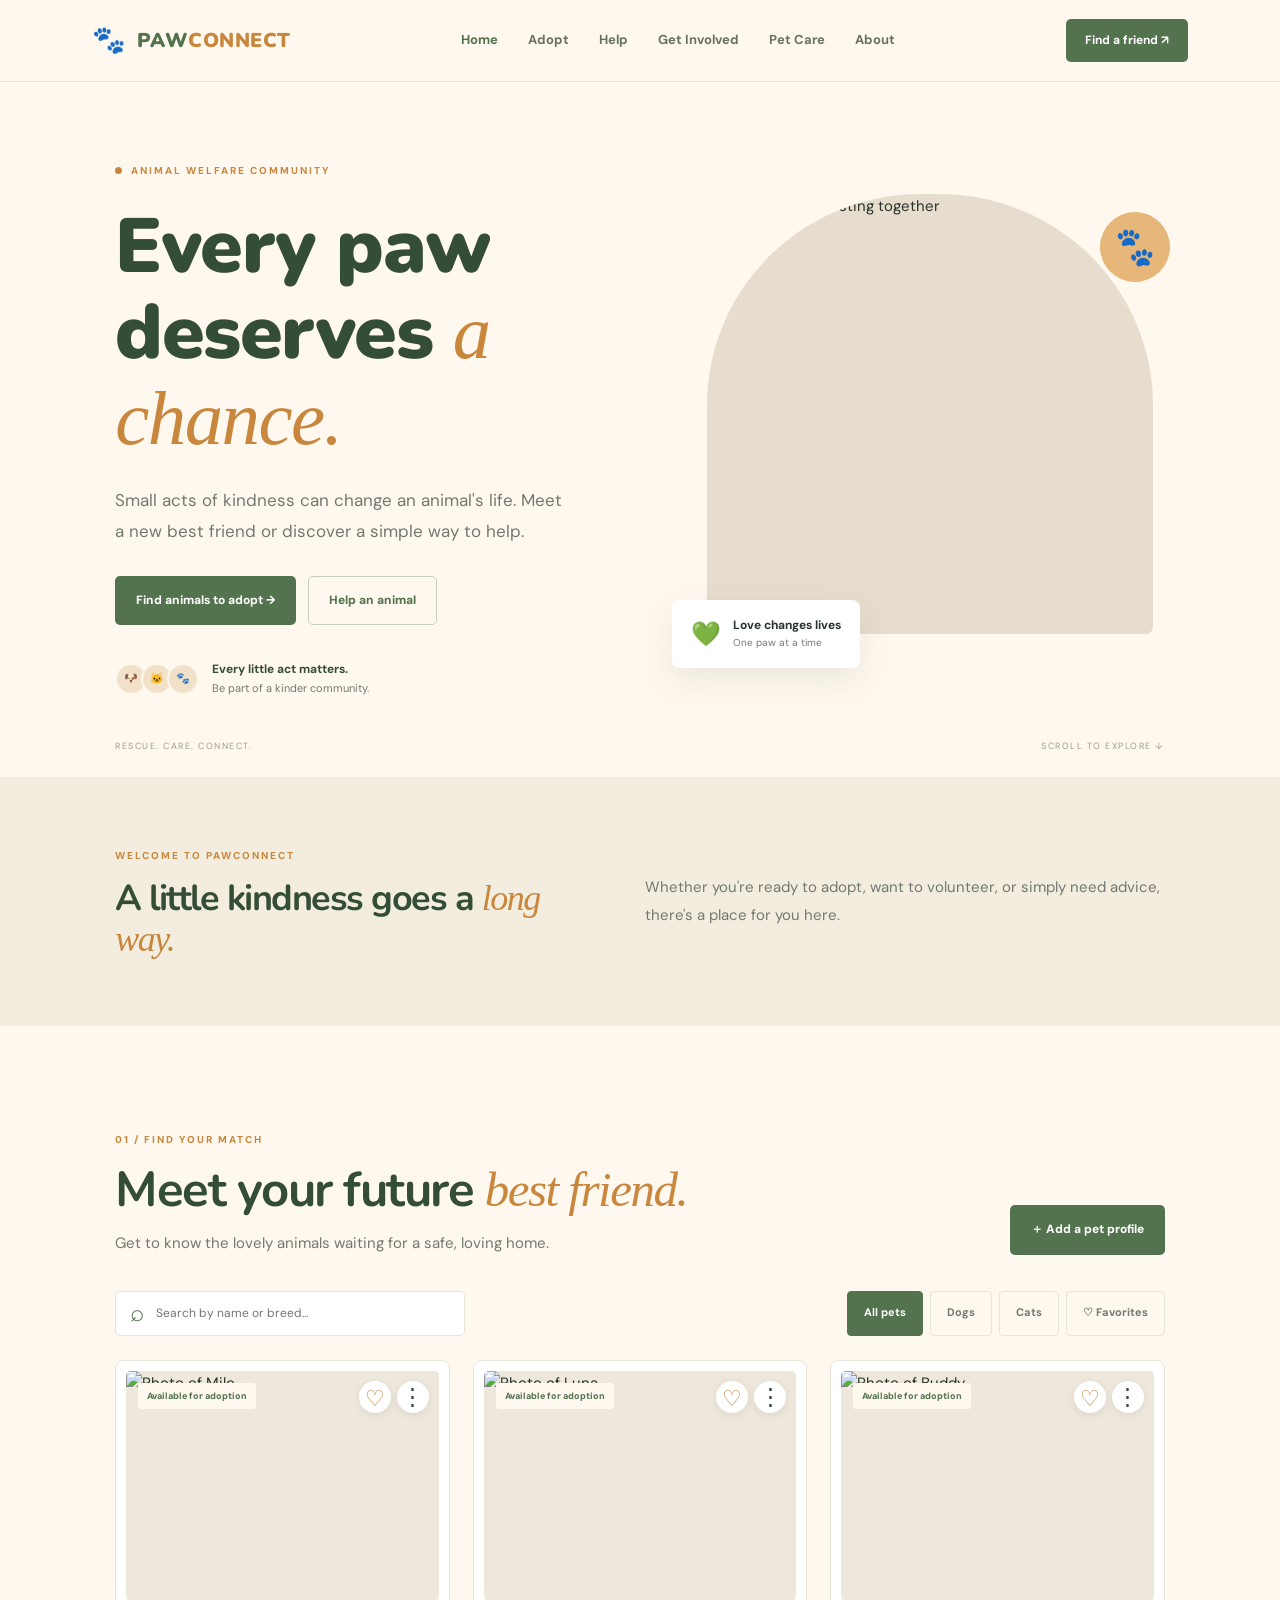
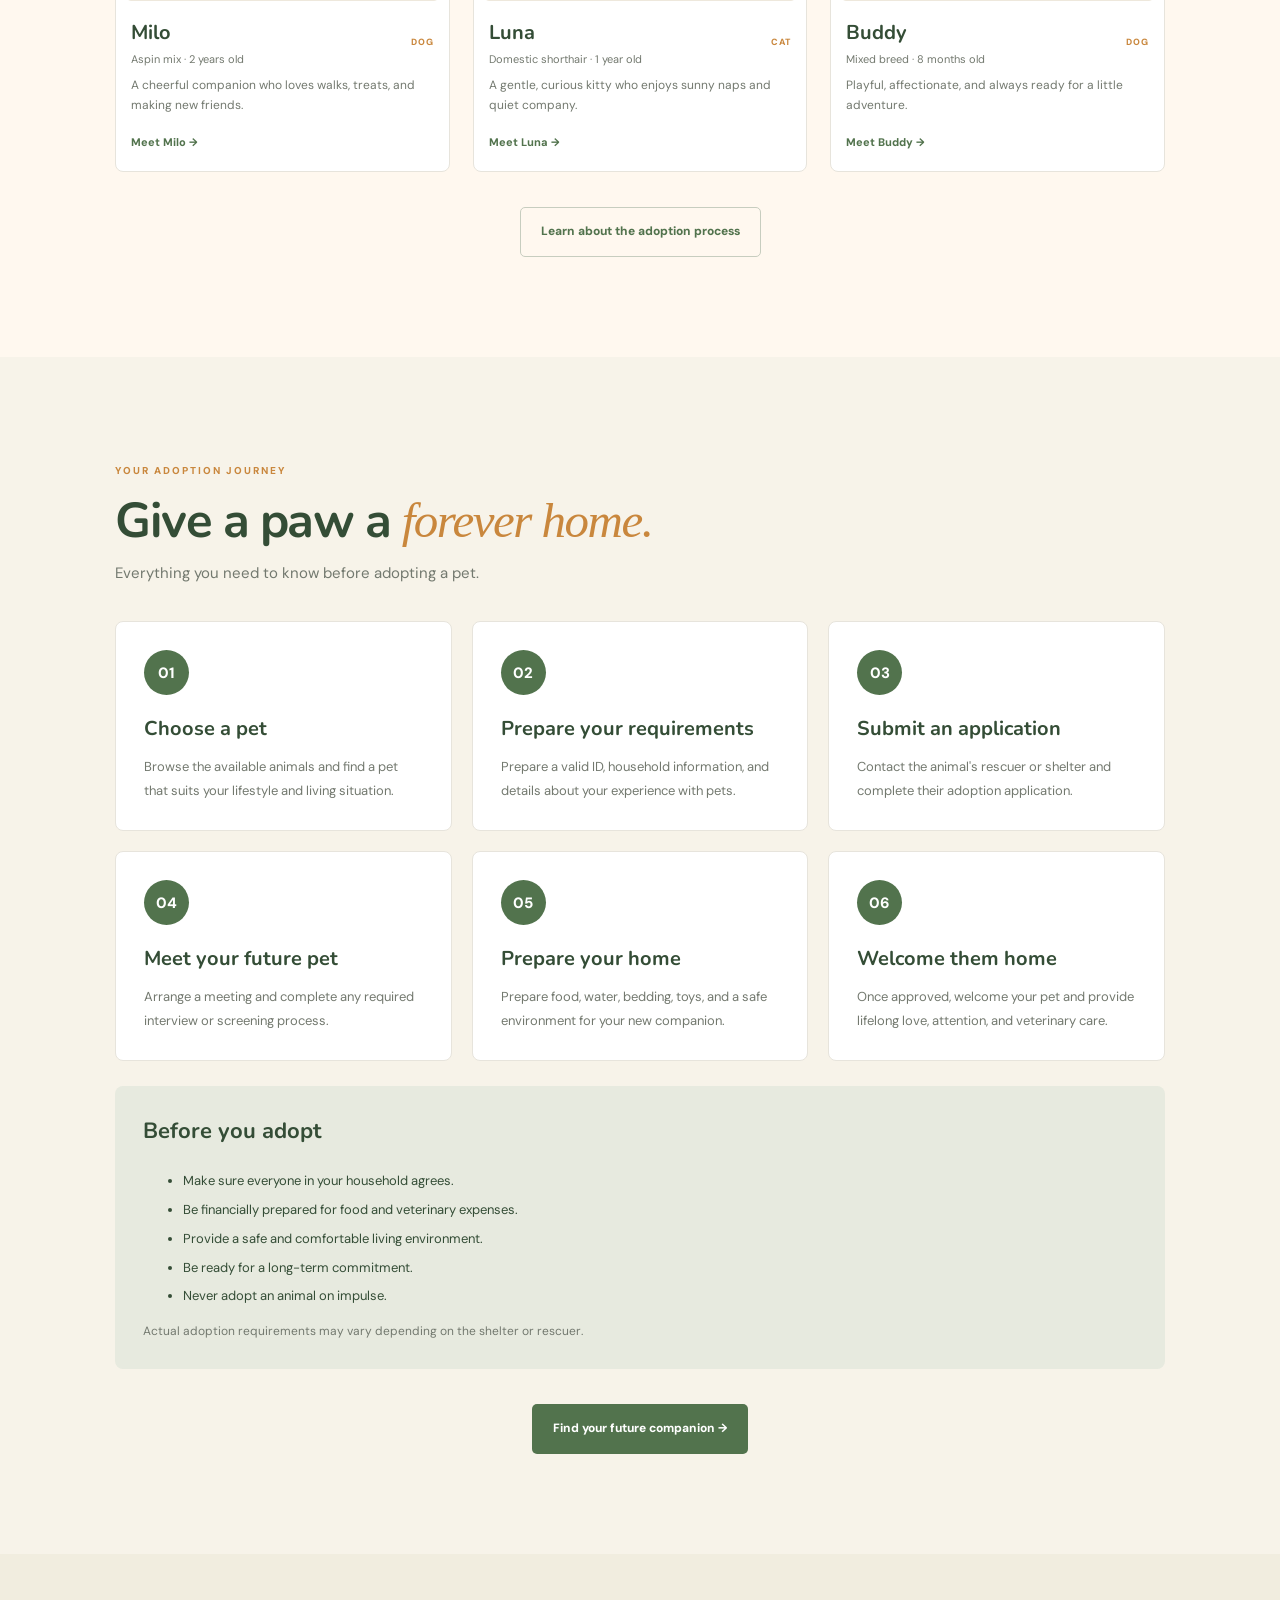
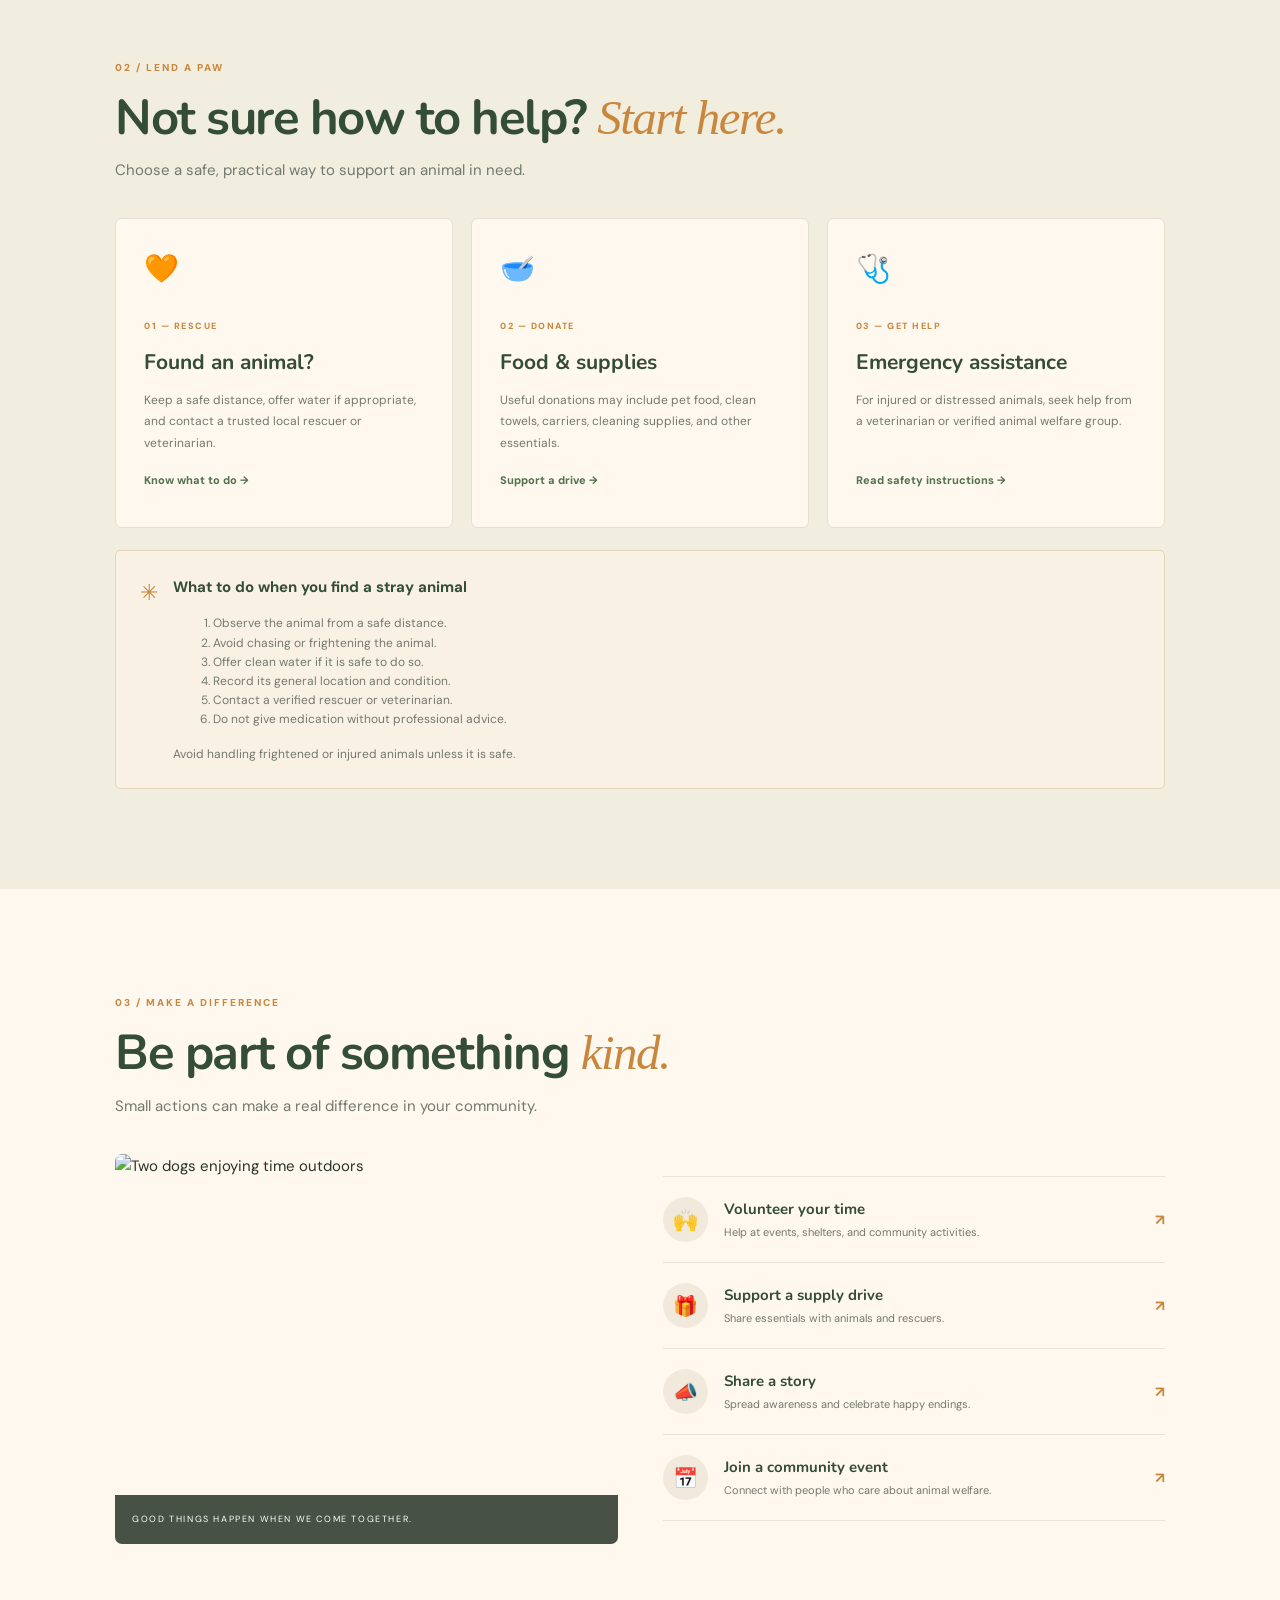
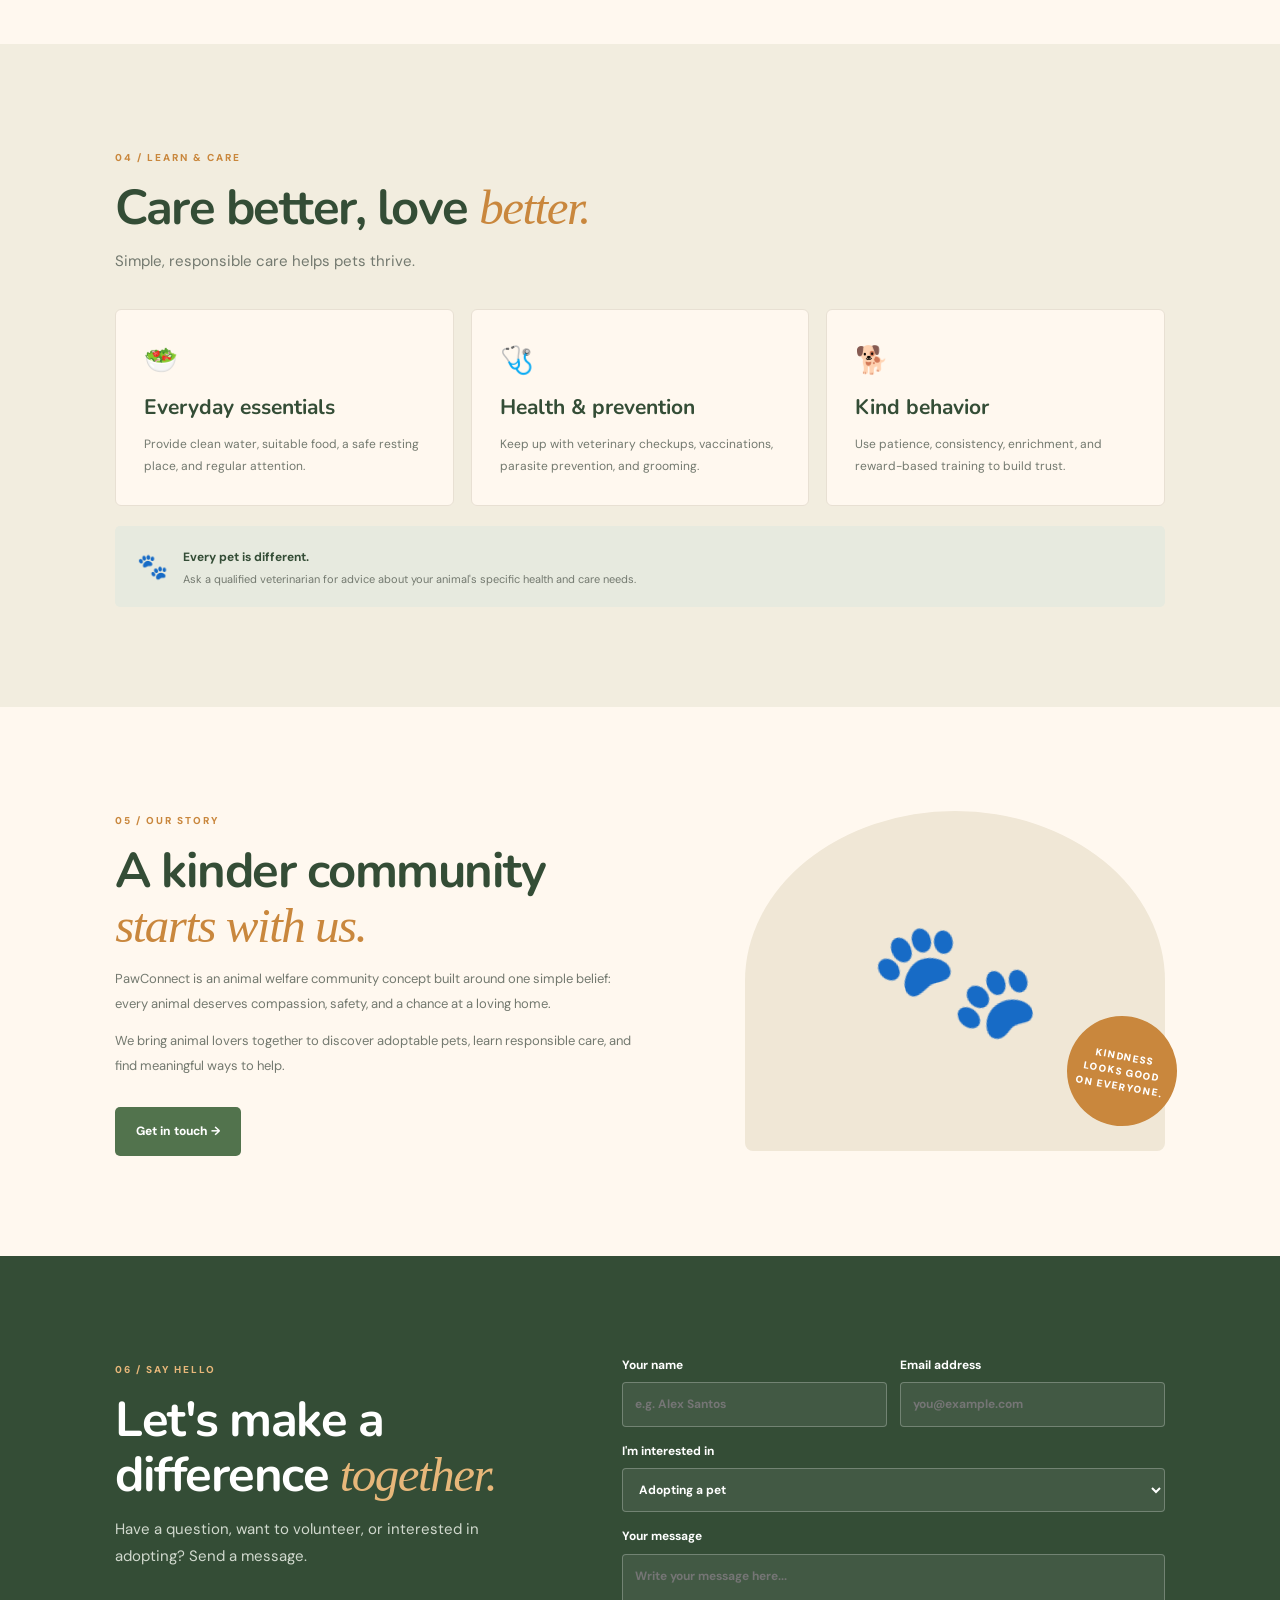
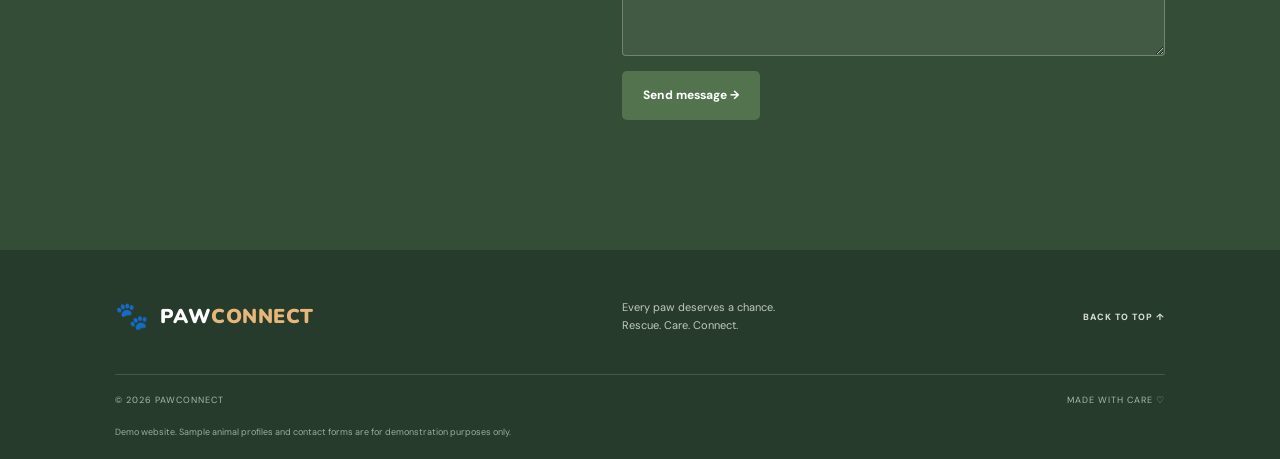
==== index.html @ 4e07aeba "Add files via upload" ====
<!DOCTYPE html>
<html lang="en">
<head>
  <meta charset="UTF-8">
  <meta name="viewport" content="width=device-width, initial-scale=1.0">
  <title>PawConnect | Every Paw Deserves a Chance</title>
  <link rel="icon" type="image/png" href="favicon.png">

  <link rel="stylesheet" href="style.css">
  <link rel="preconnect" href="https://fonts.googleapis.com">
  <link rel="preconnect" href="https://fonts.gstatic.com" crossorigin>
  <link href="https://fonts.googleapis.com/css2?family=DM+Sans:wght@400;500;600;700&family=Nunito:wght@600;700;800;900&display=swap" rel="stylesheet">
</head>

<body>

  <!-- NAVIGATION -->

  <header class="site-header">
    <a class="brand" href="#home">
      <span class="brand-mark">🐾</span>
      <span>PAW<span>CONNECT</span></span>
    </a>

    <button class="menu-toggle" id="menuToggle" aria-label="Toggle navigation" aria-expanded="false">☰</button>

    <nav class="main-nav" id="mainNav">
      <a href="#home" class="nav-link active">Home</a>
      <a href="#adopt" class="nav-link">Adopt</a>
      <a href="#help" class="nav-link">Help</a>
      <a href="#involved" class="nav-link">Get Involved</a>
      <a href="#care" class="nav-link">Pet Care</a>
      <a href="#about" class="nav-link">About</a>
    </nav>

    <a class="header-cta" href="#adopt">Find a friend ↗</a>
  </header>

  <main>

    <!-- HOME -->

    <section class="page-section hero-section" id="home">

      <div class="hero-copy">

        <span class="eyebrow">
          <span class="eyebrow-dot"></span>
          ANIMAL WELFARE COMMUNITY
        </span>

        <h1>Every paw deserves <em>a chance.</em></h1>

        <p class="hero-lede">
          Small acts of kindness can change an animal's life.
          Meet a new best friend or discover a simple way to help.
        </p>

        <div class="hero-actions">
          <a class="button button-primary" href="#adopt">
            Find animals to adopt →
          </a>

          <a class="button button-outline" href="#help">
            Help an animal
          </a>
        </div>

        <div class="hero-note">
          <span class="avatar-stack">
            <i>🐶</i>
            <i>🐱</i>
            <i>🐾</i>
          </span>

          <span>
            <strong>Every little act matters.</strong><br>
            Be part of a kinder community.
          </span>
        </div>

      </div>

      <div class="hero-art">

        <div class="hero-photo">
          <img
            src="https://images.unsplash.com/photo-1450778869180-41d0601e046e?auto=format&fit=crop&w=1100&q=85"
            alt="A dog and cat resting together">
        </div>

        <div class="floating-note">
          <span class="note-icon">💚</span>
          <span>
            <strong>Love changes lives</strong>
            <small>One paw at a time</small>
          </span>
        </div>

        <div class="paw-stamp">🐾</div>

      </div>

      <div class="hero-bottom">
        <span>RESCUE. CARE. CONNECT.</span>
        <span>SCROLL TO EXPLORE ↓</span>
      </div>

    </section>

    <!-- INTRODUCTION -->

    <section class="page-section intro-strip">

      <div>
        <span class="eyebrow">WELCOME TO PAWCONNECT</span>
        <h2>A little kindness goes a <em>long way.</em></h2>
      </div>

      <p>
        Whether you're ready to adopt, want to volunteer,
        or simply need advice, there's a place for you here.
      </p>

    </section>

    <!-- ADOPT -->

    <section class="page-section" id="adopt">

      <div class="section-heading">

        <div>
          <span class="eyebrow">01 / FIND YOUR MATCH</span>

          <h2>Meet your future <em>best friend.</em></h2>

          <p>
            Get to know the lovely animals waiting for a safe,
            loving home.
          </p>
        </div>

        <button class="button button-primary" id="openUpload">
          ＋ Add a pet profile
        </button>

      </div>

      <div class="adopt-toolbar">

        <label class="search-box">
          <span>⌕</span>
          <input
            id="petSearch"
            type="search"
            placeholder="Search by name or breed..."
            aria-label="Search pets">
        </label>

        <div class="filter-group">
          <button class="filter-btn selected" data-filter="All">All pets</button>
          <button class="filter-btn" data-filter="Dog">Dogs</button>
          <button class="filter-btn" data-filter="Cat">Cats</button>
          <button class="filter-btn" data-filter="Favorites">♡ Favorites</button>
        </div>

      </div>

      <div class="pet-grid" id="petGrid"></div>

      <p class="empty-state" id="emptyState" hidden>
        No pets match your search. Try another name or filter.
      </p>

      <div class="center-action">
        <a class="button button-outline" href="#adoption-guide">
          Learn about the adoption process
        </a>
      </div>

    </section>

    <!-- ADOPTION GUIDE -->

    <section class="page-section adoption-guide" id="adoption-guide">

      <div class="section-heading">
        <div>
          <span class="eyebrow">YOUR ADOPTION JOURNEY</span>
          <h2>Give a paw a <em>forever home.</em></h2>
          <p>Everything you need to know before adopting a pet.</p>
        </div>
      </div>

      <div class="adoption-steps">

        <article class="adoption-step">
          <span class="step-number">01</span>
          <h3>Choose a pet</h3>
          <p>
            Browse the available animals and find a pet
            that suits your lifestyle and living situation.
          </p>
        </article>

        <article class="adoption-step">
          <span class="step-number">02</span>
          <h3>Prepare your requirements</h3>
          <p>
            Prepare a valid ID, household information,
            and details about your experience with pets.
          </p>
        </article>

        <article class="adoption-step">
          <span class="step-number">03</span>
          <h3>Submit an application</h3>
          <p>
            Contact the animal's rescuer or shelter and
            complete their adoption application.
          </p>
        </article>

        <article class="adoption-step">
          <span class="step-number">04</span>
          <h3>Meet your future pet</h3>
          <p>
            Arrange a meeting and complete any required
            interview or screening process.
          </p>
        </article>

        <article class="adoption-step">
          <span class="step-number">05</span>
          <h3>Prepare your home</h3>
          <p>
            Prepare food, water, bedding, toys, and a safe
            environment for your new companion.
          </p>
        </article>

        <article class="adoption-step">
          <span class="step-number">06</span>
          <h3>Welcome them home</h3>
          <p>
            Once approved, welcome your pet and provide
            lifelong love, attention, and veterinary care.
          </p>
        </article>

      </div>

      <div class="adoption-requirements">

        <h3>Before you adopt</h3>

        <ul>
          <li>Make sure everyone in your household agrees.</li>
          <li>Be financially prepared for food and veterinary expenses.</li>
          <li>Provide a safe and comfortable living environment.</li>
          <li>Be ready for a long-term commitment.</li>
          <li>Never adopt an animal on impulse.</li>
        </ul>

        <p>
          Actual adoption requirements may vary depending
          on the shelter or rescuer.
        </p>

      </div>

      <div class="center-action">
        <a class="button button-primary" href="#adopt">
          Find your future companion →
        </a>
      </div>

    </section>

    <!-- HELP -->

    <section class="page-section help-section" id="help">

      <div class="section-heading">
        <div>
          <span class="eyebrow">02 / LEND A PAW</span>
          <h2>Not sure how to help? <em>Start here.</em></h2>
          <p>Choose a safe, practical way to support an animal in need.</p>
        </div>
      </div>

      <div class="feature-grid three">

        <article class="feature-card">
          <div class="feature-icon">🧡</div>
          <span class="card-kicker">01 — RESCUE</span>
          <h3>Found an animal?</h3>
          <p>
            Keep a safe distance, offer water if appropriate,
            and contact a trusted local rescuer or veterinarian.
          </p>

          <a href="#rescue-guide" class="text-link">
            Know what to do →
          </a>
        </article>

        <article class="feature-card">
          <div class="feature-icon">🥣</div>
          <span class="card-kicker">02 — DONATE</span>
          <h3>Food & supplies</h3>
          <p>
            Useful donations may include pet food, clean towels,
            carriers, cleaning supplies, and other essentials.
          </p>

          <a href="#involved" class="text-link">
            Support a drive →
          </a>
        </article>

        <article class="feature-card">
          <div class="feature-icon">🩺</div>
          <span class="card-kicker">03 — GET HELP</span>
          <h3>Emergency assistance</h3>
          <p>
            For injured or distressed animals, seek help from
            a veterinarian or verified animal welfare group.
          </p>

          <a href="#rescue-guide" class="text-link">
            Read safety instructions →
          </a>
        </article>

      </div>

      <div class="safety-banner" id="rescue-guide">
        <span>✳</span>

        <div>
          <strong>What to do when you find a stray animal</strong>

          <ol>
            <li>Observe the animal from a safe distance.</li>
            <li>Avoid chasing or frightening the animal.</li>
            <li>Offer clean water if it is safe to do so.</li>
            <li>Record its general location and condition.</li>
            <li>Contact a verified rescuer or veterinarian.</li>
            <li>Do not give medication without professional advice.</li>
          </ol>

          <p>
            Avoid handling frightened or injured animals
            unless it is safe.
          </p>
        </div>

      </div>

    </section>

    <!-- GET INVOLVED -->

    <section class="page-section involved-section" id="involved">

      <div class="section-heading">
        <div>
          <span class="eyebrow">03 / MAKE A DIFFERENCE</span>
          <h2>Be part of something <em>kind.</em></h2>
          <p>Small actions can make a real difference in your community.</p>
        </div>
      </div>

      <div class="involved-layout">

        <div class="involved-photo">
          <img
            src="https://images.unsplash.com/photo-1548199973-03cce0bbc87b?auto=format&fit=crop&w=1000&q=85"
            alt="Two dogs enjoying time outdoors">

          <div class="photo-caption">
            GOOD THINGS HAPPEN WHEN WE COME TOGETHER.
          </div>
        </div>

        <div class="involved-options">

          <a class="involved-item" href="#contact">
            <span class="round-icon">🙌</span>
            <span>
              <strong>Volunteer your time</strong>
              <small>Help at events, shelters, and community activities.</small>
            </span>
            <b>↗</b>
          </a>

          <a class="involved-item" href="#contact">
            <span class="round-icon">🎁</span>
            <span>
              <strong>Support a supply drive</strong>
              <small>Share essentials with animals and rescuers.</small>
            </span>
            <b>↗</b>
          </a>

          <a class="involved-item" href="#contact">
            <span class="round-icon">📣</span>
            <span>
              <strong>Share a story</strong>
              <small>Spread awareness and celebrate happy endings.</small>
            </span>
            <b>↗</b>
          </a>

          <a class="involved-item" href="#contact">
            <span class="round-icon">📅</span>
            <span>
              <strong>Join a community event</strong>
              <small>Connect with people who care about animal welfare.</small>
            </span>
            <b>↗</b>
          </a>

        </div>

      </div>

    </section>

    <!-- PET CARE -->

    <section class="page-section care-section" id="care">

      <div class="section-heading">
        <div>
          <span class="eyebrow">04 / LEARN & CARE</span>
          <h2>Care better, love <em>better.</em></h2>
          <p>Simple, responsible care helps pets thrive.</p>
        </div>
      </div>

      <div class="care-grid">

        <article class="care-card">
          <span>🥗</span>
          <h3>Everyday essentials</h3>
          <p>
            Provide clean water, suitable food, a safe resting
            place, and regular attention.
          </p>
        </article>

        <article class="care-card">
          <span>🩺</span>
          <h3>Health & prevention</h3>
          <p>
            Keep up with veterinary checkups, vaccinations,
            parasite prevention, and grooming.
          </p>
        </article>

        <article class="care-card">
          <span>🐕</span>
          <h3>Kind behavior</h3>
          <p>
            Use patience, consistency, enrichment, and
            reward-based training to build trust.
          </p>
        </article>

      </div>

      <div class="care-reminder">
        <span>🐾</span>

        <div>
          <strong>Every pet is different.</strong>
          <p>
            Ask a qualified veterinarian for advice about
            your animal's specific health and care needs.
          </p>
        </div>
      </div>

    </section>

    <!-- ABOUT -->

    <section class="page-section about-section" id="about">

      <div class="about-copy">

        <span class="eyebrow">05 / OUR STORY</span>

        <h2>A kinder community <em>starts with us.</em></h2>

        <p>
          PawConnect is an animal welfare community concept
          built around one simple belief: every animal deserves
          compassion, safety, and a chance at a loving home.
        </p>

        <p>
          We bring animal lovers together to discover adoptable
          pets, learn responsible care, and find meaningful
          ways to help.
        </p>

        <a class="button button-primary" href="#contact">
          Get in touch →
        </a>

      </div>

      <div class="about-art">
        <div class="about-circle">🐾</div>
        <div class="about-sticker">
          KINDNESS<br>LOOKS GOOD<br>ON EVERYONE.
        </div>
      </div>

    </section>

    <!-- CONTACT -->

    <section class="page-section contact-section" id="contact">

      <div class="contact-heading">

        <span class="eyebrow">06 / SAY HELLO</span>

        <h2>Let's make a difference <em>together.</em></h2>

        <p>
          Have a question, want to volunteer, or interested
          in adopting? Send a message.
        </p>

      </div>

      <form class="contact-form" id="contactForm">

        <div class="form-row">

          <label>
            Your name
            <input name="name" required placeholder="e.g. Alex Santos">
          </label>

          <label>
            Email address
            <input name="email" type="email" required placeholder="you@example.com">
          </label>

        </div>

        <label>
          I'm interested in

          <select name="interest" id="contactInterest">
            <option>Adopting a pet</option>
            <option>Volunteering</option>
            <option>Donating supplies</option>
            <option>Pet care information</option>
            <option>Other</option>
          </select>

        </label>

        <label>
          Your message

          <textarea
            name="message"
            id="contactMessage"
            rows="4"
            required
            placeholder="Write your message here..."></textarea>
        </label>

        <button class="button button-primary" type="submit">
          Send message →
        </button>

        <p class="form-feedback" id="formFeedback" role="status"></p>

      </form>

    </section>

  </main>

  <!-- FOOTER -->

  <footer class="site-footer">

    <div class="footer-main">

      <a class="brand footer-brand" href="#home">
        <span class="brand-mark">🐾</span>
        <span>PAW<span>CONNECT</span></span>
      </a>

      <p>
        Every paw deserves a chance.<br>
        Rescue. Care. Connect.
      </p>

      <a href="#home" class="back-top">BACK TO TOP ↑</a>

    </div>

    <div class="footer-bottom">
      <span>© 2026 PAWCONNECT</span>
      <span>MADE WITH CARE ♡</span>
    </div>

    <p class="disclaimer">
      Demo website. Sample animal profiles and contact forms
      are for demonstration purposes only.
    </p>

  </footer>

  <!-- ADD / EDIT PET PROFILE -->

  <dialog class="modal" id="uploadModal">

    <form id="uploadForm" class="modal-card">

      <button type="button" class="modal-close" data-close aria-label="Close">×</button>

      <span class="eyebrow">ADD TO THE COMMUNITY</span>

      <h2 id="uploadTitle">Share a pet profile.</h2>

      <p class="modal-intro">
        Tell us about the animal. Only the name, animal type,
        and photo are required. Leave unknown information blank.
      </p>

      <label class="upload-drop" for="petPhoto">

        <span class="upload-preview" id="uploadPreview">＋</span>

        <strong>Choose a pet photo</strong>
        <small>JPG, PNG, or WEBP · up to 5 MB</small>

        <input
          id="petPhoto"
          type="file"
          accept="image/png,image/jpeg,image/webp">

      </label>

      <!-- BASIC INFORMATION -->

      <div class="form-section-heading">
        <span>01</span>
        <h3>Basic information</h3>
      </div>

      <div class="form-row">

        <label>
          Pet's name *
          <input id="newPetName" required maxlength="35" placeholder="e.g. Sandy">
        </label>

        <label>
          Animal type *
          <select id="newPetType">
            <option>Dog</option>
            <option>Cat</option>
          </select>
        </label>

      </div>

      <div class="form-row">

        <label>
          Breed
          <input id="newPetBreed" placeholder="e.g. Persian mix">
        </label>

        <label>
          Sex
          <select id="newPetSex">
            <option value="">Unknown</option>
            <option>Male</option>
            <option>Female</option>
          </select>
        </label>

      </div>

      <div class="form-row">

        <label>
          Birthday
          <input id="newPetBirthday" type="date">
        </label>

        <label>
          Age
          <input id="newPetAge" placeholder="e.g. 8 months">
        </label>

      </div>

      <div class="form-row">

        <label>
          Weight
          <input id="newPetWeight" placeholder="e.g. 3 kg">
        </label>

        <label>
          Size
          <select id="newPetSize">
            <option value="">Unknown</option>
            <option>Small</option>
            <option>Medium</option>
            <option>Large</option>
          </select>
        </label>

      </div>

      <label>
        Adoption status
        <select id="newPetStatus">
          <option>Available for adoption</option>
          <option>Under observation</option>
          <option>Adoption pending</option>
          <option>Adopted</option>
        </select>
      </label>

      <label>
        Short description
        <textarea
          id="newPetDescription"
          rows="3"
          maxlength="180"
          placeholder="A short introduction to the animal..."></textarea>
      </label>

      <!-- BACKGROUND -->

      <div class="form-section-heading">
        <span>02</span>
        <h3>Background & rescue story</h3>
      </div>

      <label>
        Date rescued
        <input id="newPetRescueDate" type="date">
      </label>

      <label>
        Where was the animal found?
        <input id="newPetLocation" placeholder="e.g. Alabang, Muntinlupa">
      </label>

      <label>
        Current shelter or foster home
        <input id="newPetShelter" placeholder="Name of shelter or general location">
      </label>

      <label>
        Rescue story
        <textarea
          id="newPetStory"
          rows="4"
          placeholder="How did the animal end up in the adoption center?"></textarea>
      </label>

      <label>
        Previous ownership
        <textarea
          id="newPetOwners"
          rows="3"
          placeholder="e.g. Previously owned, surrendered, or found as a stray. Avoid private personal information."></textarea>
      </label>

      <!-- HEALTH -->

      <div class="form-section-heading">
        <span>03</span>
        <h3>Health & medical information</h3>
      </div>

      <div class="form-row">

        <label>
          Vaccination status
          <select id="newPetVaccination">
            <option value="">Unknown</option>
            <option>Fully vaccinated</option>
            <option>Partially vaccinated</option>
            <option>Not yet vaccinated</option>
          </select>
        </label>

        <label>
          Spayed / neutered
          <select id="newPetNeutered">
            <option value="">Unknown</option>
            <option>Yes</option>
            <option>No</option>
          </select>
        </label>

      </div>

      <label>
        Allergies
        <textarea
          id="newPetAllergies"
          rows="2"
          placeholder="e.g. Chicken allergy, no known allergies"></textarea>
      </label>

      <label>
        Medical history
        <textarea
          id="newPetMedical"
          rows="3"
          placeholder="Past illnesses, injuries, treatments, or surgeries"></textarea>
      </label>

      <label>
        Current medications
        <textarea
          id="newPetMedication"
          rows="2"
          placeholder="Any prescribed medication or treatment"></textarea>
      </label>

      <label>
        Dietary requirements
        <textarea
          id="newPetDiet"
          rows="2"
          placeholder="Preferred food or special diet"></textarea>
      </label>

      <!-- PERSONALITY -->

      <div class="form-section-heading">
        <span>04</span>
        <h3>Personality & lifestyle</h3>
      </div>

      <label>
        Personality
        <textarea
          id="newPetPersonality"
          rows="3"
          placeholder="e.g. Affectionate, shy, playful, curious"></textarea>
      </label>

      <div class="form-row">

        <label>
          Likes
          <textarea
            id="newPetLikes"
            rows="3"
            placeholder="Favorite toys, treats, activities"></textarea>
        </label>

        <label>
          Dislikes
          <textarea
            id="newPetDislikes"
            rows="3"
            placeholder="Fears, loud noises, unfamiliar people"></textarea>
        </label>

      </div>

      <div class="form-row">

        <label>
          Good with children?
          <select id="newPetChildren">
            <option value="">Unknown</option>
            <option>Yes</option>
            <option>No</option>
            <option>Needs supervision</option>
          </select>
        </label>

        <label>
          Good with other pets?
          <select id="newPetOtherPets">
            <option value="">Unknown</option>
            <option>Yes</option>
            <option>No</option>
            <option>Needs gradual introduction</option>
          </select>
        </label>

      </div>

      <label>
        Energy level
        <select id="newPetEnergy">
          <option value="">Unknown</option>
          <option>Low</option>
          <option>Moderate</option>
          <option>High</option>
        </select>
      </label>

      <label>
        Training & habits
        <textarea
          id="newPetTraining"
          rows="3"
          placeholder="e.g. Litter trained, house trained, leash trained"></textarea>
      </label>

      <label>
        Special needs
        <textarea
          id="newPetNeeds"
          rows="3"
          placeholder="Any additional care or accommodation needed"></textarea>
      </label>

      <label>
        Ideal home
        <textarea
          id="newPetHome"
          rows="3"
          placeholder="What kind of household would suit this animal?"></textarea>
      </label>

      <button class="button button-primary full-button" id="savePetButton" type="submit">
        Add pet profile →
      </button>

      <p class="form-feedback" id="uploadFeedback" role="status"></p>

    </form>

  </dialog>

  <!-- DETAILED PET PROFILE -->

  <dialog class="modal profile-modal" id="petModal">

    <div class="modal-card pet-modal-card">

      <button type="button" class="modal-close" data-close aria-label="Close">×</button>

      <img id="detailImage" class="detail-image" alt="Pet profile">

      <span class="eyebrow">MEET YOUR FUTURE COMPANION</span>

      <div class="profile-heading">
        <h2 id="detailName"></h2>
        <span class="profile-status" id="detailStatus"></span>
      </div>

      <p id="detailText"></p>

      <div class="profile-information" id="detailInformation"></div>

      <a class="button button-outline full-button" href="#adoption-guide" id="detailGuide">
        Read the adoption guide
      </a>

      <a class="button button-primary full-button" href="#contact" id="detailAdopt">
        Ask about adoption →
      </a>

    </div>

  </dialog>

  <div class="toast" id="toast" role="status"></div>

  <script src="script.js"></script>

</body>
</html>
---- style.css ----
:root {
  --green: #52734D;
  --green-dark: #344d36;
  --amber: #E7B77A;
  --cream: #FFF8EF;
  --orange: #C9873D;
  --ink: #28342a;
  --muted: #73796f;
  --line: #e7e4dc;
  --white: #fff;
  --serif: Georgia, "Times New Roman", serif;
}

* {
  box-sizing: border-box;
}

[hidden] {
  display: none !important;
}

html {
  scroll-behavior: smooth;
  scroll-padding-top: 90px;
}

body {
  margin: 0;
  background: var(--cream);
  color: var(--ink);
  font-family: "DM Sans", Arial, sans-serif;
  font-size: 15px;
  line-height: 1.6;
}

button,
input,
textarea,
select {
  font: inherit;
}

button {
  cursor: pointer;
}

button,
a {
  -webkit-tap-highlight-color: transparent;
}

a {
  color: inherit;
  text-decoration: none;
}

button:focus-visible,
a:focus-visible,
input:focus-visible,
textarea:focus-visible,
select:focus-visible {
  outline: 2px solid var(--orange);
  outline-offset: 3px;
}

h1,
h2,
h3,
p {
  margin-top: 0;
}

h1,
h2 {
  font-family: Nunito, sans-serif;
  color: var(--green-dark);
  line-height: 1.12;
  letter-spacing: -1.5px;
}

h1 em,
h2 em {
  font-family: var(--serif);
  font-weight: 400;
  color: var(--orange);
}

/* NAVIGATION */

.site-header {
  height: 82px;
  padding: 0 7.2%;
  display: flex;
  align-items: center;
  justify-content: space-between;
  background: rgba(255, 248, 239, .96);
  border-bottom: 1px solid rgba(82, 115, 77, .14);
  position: sticky;
  top: 0;
  z-index: 20;
  backdrop-filter: blur(14px);
}

.brand {
  display: flex;
  align-items: center;
  gap: 10px;
  font-family: Nunito, sans-serif;
  font-weight: 900;
  font-size: 20px;
  letter-spacing: .5px;
  color: var(--green);
}

.brand > span:last-child > span {
  color: var(--orange);
}

.brand-mark {
  font-size: 27px;
}

.main-nav {
  display: flex;
  gap: 30px;
  align-items: center;
}

.nav-link {
  font-size: 13px;
  font-weight: 700;
  color: #687164;
  transition: .2s;
}

.nav-link:hover,
.nav-link.active {
  color: var(--green);
}

.header-cta {
  background: var(--green);
  color: white;
  padding: 12px 19px;
  border-radius: 5px;
  font-size: 12px;
  font-weight: 700;
}

.menu-toggle {
  display: none;
  border: 0;
  background: none;
  color: var(--green);
  font-size: 25px;
}

/* GENERAL SECTIONS */

.page-section {
  padding: 100px 9%;
  max-width: 1600px;
  margin: auto;
}

.eyebrow {
  font-size: 10px;
  font-weight: 800;
  letter-spacing: 2px;
  color: var(--orange);
  display: inline-flex;
  align-items: center;
  gap: 9px;
}

.eyebrow-dot {
  width: 7px;
  height: 7px;
  background: var(--orange);
  border-radius: 50%;
}

.button {
  display: inline-flex;
  justify-content: center;
  align-items: center;
  gap: 20px;
  border: 1px solid transparent;
  padding: 14px 20px;
  border-radius: 5px;
  font-size: 12px;
  font-weight: 800;
  cursor: pointer;
  transition: transform .2s, background .2s;
}

.button:hover {
  transform: translateY(-2px);
}

.button-primary {
  background: var(--green);
  color: white;
}

.button-primary:hover {
  background: var(--green-dark);
}

.button-outline {
  border-color: #c7cdbf;
  color: var(--green);
  background: transparent;
}

.button-outline:hover {
  background: #edf0e9;
}

.full-button {
  width: 100%;
}

.section-heading {
  display: flex;
  justify-content: space-between;
  align-items: end;
  gap: 25px;
  margin-bottom: 36px;
}

.section-heading h2,
.contact-heading h2,
.about-copy h2 {
  font-size: clamp(34px, 4vw, 49px);
  margin: 13px 0;
}

.section-heading p,
.contact-heading > p {
  color: var(--muted);
  margin: 0;
}

.center-action {
  text-align: center;
  margin-top: 35px;
}

/* HERO */

.hero-section {
  min-height: 650px;
  display: grid;
  grid-template-columns: 1fr 1.02fr;
  gap: 7%;
  align-items: center;
  padding-top: 75px;
  padding-bottom: 80px;
  position: relative;
}

h1 {
  font-size: clamp(48px, 6vw, 78px);
  font-weight: 900;
  margin: 23px 0;
}

.hero-lede {
  font-size: 17px;
  color: var(--muted);
  max-width: 460px;
  line-height: 1.8;
}

.hero-actions {
  display: flex;
  gap: 12px;
  flex-wrap: wrap;
  margin: 30px 0 35px;
}

.hero-note {
  display: flex;
  align-items: center;
  gap: 13px;
  font-size: 11px;
  color: var(--muted);
}

.hero-note strong {
  color: var(--green-dark);
  font-size: 12px;
}

.avatar-stack {
  display: flex;
}

.avatar-stack i {
  font-style: normal;
  background: #f2e1c9;
  width: 32px;
  height: 32px;
  border-radius: 50%;
  display: grid;
  place-items: center;
  border: 2px solid var(--cream);
  margin-left: -6px;
}

.avatar-stack i:first-child {
  margin-left: 0;
}

.hero-art {
  position: relative;
  padding: 12px 12px 38px 35px;
}

.hero-photo {
  height: 440px;
  overflow: hidden;
  border-radius: 48% 48% 7px 7px;
  background: #e7ddce;
}

.hero-photo img {
  width: 100%;
  height: 100%;
  object-fit: cover;
}

.floating-note {
  position: absolute;
  left: 0;
  bottom: 4px;
  background: white;
  border-radius: 8px;
  padding: 15px 19px;
  display: flex;
  gap: 12px;
  align-items: center;
  box-shadow: 0 12px 35px #344d361a;
}

.note-icon {
  font-size: 24px;
}

.floating-note strong,
.floating-note small {
  display: block;
}

.floating-note strong {
  font-size: 12px;
}

.floating-note small {
  font-size: 10px;
  color: var(--muted);
}

.paw-stamp {
  position: absolute;
  right: -5px;
  top: 30px;
  background: var(--amber);
  width: 70px;
  height: 70px;
  border-radius: 50%;
  display: grid;
  place-items: center;
  font-size: 35px;
  transform: rotate(12deg);
}

.hero-bottom {
  position: absolute;
  bottom: 24px;
  left: 9%;
  right: 9%;
  display: flex;
  justify-content: space-between;
  color: #9a9c90;
  font-size: 9px;
  letter-spacing: 1.5px;
}

/* INTRODUCTION */

.intro-strip {
  padding-top: 65px;
  padding-bottom: 65px;
  background: #f2eddf;
  max-width: none;
  display: flex;
  align-items: center;
  justify-content: space-between;
  gap: 50px;
}

.intro-strip > div,
.intro-strip > p {
  max-width: 520px;
}

.intro-strip h2 {
  font-size: 36px;
  margin: 12px 0 0;
}

.intro-strip > p {
  color: var(--muted);
  line-height: 1.9;
  margin: 0;
}

/* SEARCH AND FILTERS */

.adopt-toolbar {
  display: flex;
  justify-content: space-between;
  gap: 20px;
  margin-bottom: 24px;
}

.search-box {
  background: white;
  border: 1px solid var(--line);
  display: flex;
  align-items: center;
  padding: 0 14px;
  width: min(350px, 100%);
  border-radius: 5px;
  color: var(--green);
}

.search-box span {
  font-size: 24px;
}

.search-box input {
  border: 0;
  outline: 0;
  padding: 12px;
  width: 100%;
  background: transparent;
  font-size: 12px;
}

.filter-group {
  display: flex;
  gap: 7px;
  flex-wrap: wrap;
}

.filter-btn {
  border: 1px solid var(--line);
  background: transparent;
  border-radius: 4px;
  padding: 9px 16px;
  font-size: 11px;
  font-weight: 700;
  color: var(--muted);
}

.filter-btn.selected {
  background: var(--green);
  border-color: var(--green);
  color: white;
}

/* PET CARDS */

.pet-grid {
  display: grid;
  grid-template-columns: repeat(3, 1fr);
  gap: 23px;
}

.pet-card {
  background: white;
  border: 1px solid var(--line);
  border-radius: 8px;
  padding: 10px;
  position: relative;
  transition: .2s;
  cursor: pointer;
  min-width: 0;
}

.pet-card:hover {
  transform: translateY(-4px);
  box-shadow: 0 14px 30px #344d3610;
}

.pet-image {
  height: 230px;
  position: relative;
  border-radius: 5px;
  background: #eee8dc;
}

.pet-image img {
  width: 100%;
  height: 100%;
  object-fit: cover;
  border-radius: 5px;
  display: block;
}

.pet-tag {
  position: absolute;
  top: 12px;
  left: 12px;
  background: var(--cream);
  padding: 6px 9px;
  border-radius: 3px;
  font-size: 9px;
  font-weight: 800;
  color: var(--green);
  max-width: calc(100% - 100px);
}

.card-actions {
  position: absolute;
  right: 10px;
  top: 10px;
  display: flex;
  align-items: center;
  gap: 6px;
  z-index: 2;
}

.favorite,
.options-toggle {
  border: 0;
  border-radius: 50%;
  width: 32px;
  height: 32px;
  background: white;
  display: grid;
  place-items: center;
  padding: 0;
  box-shadow: 0 2px 8px #00000015;
}

.favorite {
  color: var(--orange);
  font-size: 22px;
}

.favorite.saved {
  background: var(--orange);
  color: white;
}

.options-toggle {
  color: var(--green-dark);
  font-size: 23px;
  line-height: 1;
}

.options-toggle:hover {
  background: #e7eadf;
}

/* THREE-DOT MENU */

.options-menu {
  position: absolute;
  top: 40px;
  right: 0;
  width: 165px;
  background: white;
  border: 1px solid var(--line);
  border-radius: 7px;
  box-shadow: 0 8px 25px #00000020;
  padding: 5px;
  z-index: 10;
}

.options-menu button {
  display: block;
  width: 100%;
  text-align: left;
  background: transparent;
  border: none;
  border-radius: 4px;
  padding: 10px 12px;
  font-size: 12px;
  font-weight: 600;
  color: var(--green-dark);
}

.options-menu button:hover {
  background: #f2f4ee;
}

.options-menu .delete-option {
  color: #b94a48;
  border-top: 1px solid #eee;
}

.options-menu .delete-option:hover {
  background: #fff0f0;
}

/* PET CARD TEXT */

.pet-info {
  display: flex;
  justify-content: space-between;
  align-items: center;
  gap: 10px;
  margin: 16px 5px 8px;
}

.pet-info h3 {
  font-family: Nunito, sans-serif;
  color: var(--green-dark);
  font-size: 20px;
  margin: 0;
  overflow-wrap: anywhere;
}

.pet-info p {
  color: var(--muted);
  font-size: 11px;
  margin: 2px 0 0;
}

.pet-type {
  font-size: 9px;
  font-weight: 800;
  letter-spacing: 1px;
  color: var(--orange);
}

.pet-description {
  font-size: 12px;
  color: var(--muted);
  margin: 0 5px 14px;
  min-height: 38px;
  overflow-wrap: anywhere;
}

.text-link {
  font-size: 11px;
  font-weight: 800;
  color: var(--green);
  margin: 0 5px 10px;
  display: inline-flex;
  gap: 15px;
  align-items: center;
  background: transparent;
  border: 0;
  padding: 0;
}

.text-link:hover {
  text-decoration: underline;
}

.empty-state {
  text-align: center;
  color: var(--muted);
  padding: 30px;
}

/* ADOPTION GUIDE */

.adoption-guide {
  background: #f7f3e9;
  max-width: none;
}

.adoption-steps {
  display: grid;
  grid-template-columns: repeat(3, 1fr);
  gap: 20px;
}

.adoption-step {
  background: white;
  border: 1px solid var(--line);
  border-radius: 8px;
  padding: 28px;
  transition: .2s;
}

.adoption-step:hover {
  transform: translateY(-4px);
  box-shadow: 0 14px 30px #344d3610;
}

.step-number {
  display: grid;
  place-items: center;
  width: 45px;
  height: 45px;
  border-radius: 50%;
  background: var(--green);
  color: white;
  font-weight: 800;
  margin-bottom: 18px;
}

.adoption-step h3 {
  font-family: Nunito, sans-serif;
  font-size: 20px;
  color: var(--green-dark);
  margin-bottom: 10px;
}

.adoption-step p {
  color: var(--muted);
  font-size: 13px;
  line-height: 1.8;
  margin-bottom: 0;
}

.adoption-requirements {
  background: #e7eadf;
  border-radius: 8px;
  padding: 28px;
  margin-top: 25px;
}

.adoption-requirements h3 {
  font-family: Nunito, sans-serif;
  color: var(--green-dark);
  font-size: 22px;
}

.adoption-requirements li {
  color: var(--green-dark);
  font-size: 13px;
  margin-bottom: 8px;
}

.adoption-requirements p {
  font-size: 12px;
  color: var(--muted);
  margin-bottom: 0;
}

/* HELP */

.help-section {
  background: #f1eddf;
  max-width: none;
}

.feature-grid {
  display: grid;
  gap: 18px;
}

.feature-grid.three {
  grid-template-columns: repeat(3, 1fr);
}

.feature-card {
  background: var(--cream);
  padding: 28px;
  border: 1px solid #e7dfd0;
  border-radius: 7px;
}

.feature-icon {
  font-size: 28px;
  display: block;
  margin-bottom: 20px;
}

.card-kicker {
  font-size: 9px;
  letter-spacing: 1.5px;
  color: var(--orange);
  font-weight: 800;
}

.feature-card h3,
.care-card h3 {
  font-family: Nunito, sans-serif;
  font-size: 21px;
  color: var(--green-dark);
  margin: 10px 0;
}

.feature-card p,
.care-card p {
  font-size: 12px;
  color: var(--muted);
  line-height: 1.8;
  min-height: 65px;
}

.feature-card .text-link {
  margin-left: 0;
}

.safety-banner {
  margin-top: 22px;
  border: 1px solid #e2d4bb;
  background: #f9f1e4;
  padding: 24px;
  display: flex;
  gap: 15px;
  align-items: flex-start;
  border-radius: 5px;
}

.safety-banner > span {
  font-size: 22px;
  color: var(--orange);
}

.safety-banner p,
.safety-banner li {
  font-size: 12px;
  color: var(--muted);
}

.safety-banner p {
  margin: 0;
}

.safety-banner strong {
  color: var(--green-dark);
}

/* GET INVOLVED */

.involved-layout {
  display: grid;
  grid-template-columns: 1fr 1fr;
  gap: 45px;
  align-items: center;
}

.involved-photo {
  height: 390px;
  position: relative;
  border-radius: 7px;
  overflow: hidden;
}

.involved-photo img {
  width: 100%;
  height: 100%;
  object-fit: cover;
}

.photo-caption {
  position: absolute;
  bottom: 0;
  left: 0;
  right: 0;
  padding: 17px;
  background: #28342ad9;
  color: white;
  font-size: 9px;
  letter-spacing: 1.6px;
}

.involved-options {
  border-top: 1px solid var(--line);
}

.involved-item {
  display: flex;
  align-items: center;
  gap: 16px;
  padding: 20px 0;
  border-bottom: 1px solid var(--line);
}

.round-icon {
  width: 45px;
  height: 45px;
  background: #f1eadc;
  border-radius: 50%;
  display: grid;
  place-items: center;
  font-size: 20px;
  flex: none;
}

.involved-item > span:nth-child(2) {
  flex: 1;
}

.involved-item strong,
.involved-item small {
  display: block;
}

.involved-item strong {
  font-family: Nunito, sans-serif;
  color: var(--green-dark);
  font-size: 15px;
}

.involved-item small {
  color: var(--muted);
  font-size: 11px;
  margin-top: 3px;
}

.involved-item > b {
  color: var(--orange);
}

/* PET CARE */

.care-section {
  background: #f2eddf;
  max-width: none;
}

.care-grid {
  display: grid;
  grid-template-columns: repeat(3, 1fr);
  gap: 17px;
}

.care-card {
  background: var(--cream);
  padding: 28px;
  border-radius: 6px;
  border: 1px solid #e8e0d3;
}

.care-card > span {
  font-size: 27px;
}

.care-card p {
  min-height: 0;
  margin-bottom: 0;
}

.care-reminder {
  display: flex;
  gap: 15px;
  align-items: center;
  margin-top: 20px;
  padding: 18px 22px;
  background: #e7eadf;
  border-radius: 5px;
}

.care-reminder > span {
  font-size: 25px;
}

.care-reminder strong {
  font-size: 12px;
  color: var(--green-dark);
}

.care-reminder p {
  font-size: 11px;
  color: var(--muted);
  margin: 3px 0 0;
}

/* ABOUT */

.about-section {
  display: grid;
  grid-template-columns: 1fr .8fr;
  gap: 10%;
  align-items: center;
}

.about-copy > p {
  color: var(--muted);
  font-size: 13px;
  line-height: 1.9;
  max-width: 520px;
}

.about-copy .button {
  margin-top: 15px;
}

.about-art {
  height: 340px;
  position: relative;
  display: grid;
  place-items: center;
  background: #f0e7d6;
  border-radius: 50% 50% 8px 8px;
}

.about-circle {
  font-size: 130px;
  transform: rotate(-15deg);
}

.about-sticker {
  position: absolute;
  bottom: 25px;
  right: -12px;
  background: var(--orange);
  color: white;
  border-radius: 50%;
  width: 110px;
  height: 110px;
  display: grid;
  place-content: center;
  text-align: center;
  font-size: 10px;
  font-weight: 900;
  line-height: 1.5;
  letter-spacing: 1px;
  transform: rotate(10deg);
}

/* CONTACT */

.contact-section {
  background: var(--green-dark);
  max-width: none;
  display: grid;
  grid-template-columns: .85fr 1.15fr;
  gap: 10%;
  color: white;
}

.contact-heading .eyebrow {
  color: var(--amber);
}

.contact-heading h2 {
  color: white;
}

.contact-heading h2 em {
  color: var(--amber);
}

.contact-heading > p {
  color: #d1d9ce;
  line-height: 1.8;
  max-width: 370px;
}

.contact-form {
  display: grid;
  gap: 15px;
}

.contact-form label,
.modal-card label {
  display: grid;
  gap: 7px;
  font-size: 12px;
  font-weight: 700;
}

.form-row {
  display: grid;
  grid-template-columns: 1fr 1fr;
  gap: 13px;
}

.contact-form input,
.contact-form textarea,
.contact-form select,
.modal-card input:not([type=file]),
.modal-card textarea,
.modal-card select {
  width: 100%;
  min-width: 0;
  background: #ffffff12;
  border: 1px solid #ffffff40;
  border-radius: 4px;
  padding: 12px;
  color: inherit;
  outline: none;
  font-size: 12px;
}

textarea {
  resize: vertical;
}

.contact-form input:focus,
.contact-form textarea:focus,
.contact-form select:focus {
  border-color: var(--amber);
}

.contact-form select option,
.modal-card select option {
  color: var(--ink);
}

.contact-form .button {
  justify-self: start;
}

.form-feedback {
  font-size: 12px;
  color: var(--amber);
  margin: 0;
  min-height: 15px;
}

/* FOOTER */

.site-footer {
  background: #263b2b;
  color: #d7dfd3;
  padding: 45px 9% 20px;
}

.footer-main {
  display: flex;
  align-items: center;
  justify-content: space-between;
  padding-bottom: 35px;
}

.footer-brand {
  color: white;
}

.footer-brand > span:last-child > span {
  color: var(--amber);
}

.footer-main p {
  font-size: 11px;
  color: #c1cbbd;
  margin: 0;
}

.back-top {
  font-size: 9px;
  letter-spacing: 1px;
  font-weight: 800;
}

.footer-bottom {
  border-top: 1px solid #ffffff25;
  padding-top: 18px;
  display: flex;
  justify-content: space-between;
  font-size: 9px;
  letter-spacing: 1px;
  color: #aab8a7;
}

.disclaimer {
  font-size: 9px;
  color: #9eac9c;
  margin: 18px 0 0;
}

/* MODALS */

.modal {
  border: 0;
  padding: 0;
  background: transparent;
  max-width: min(650px, calc(100% - 28px));
  width: 100%;
  max-height: 90vh;
  border-radius: 9px;
  overflow: auto;
}

.modal::backdrop {
  background: #1c2a20b8;
  backdrop-filter: blur(3px);
}

.modal-card {
  position: relative;
  background: var(--cream);
  padding: 34px;
  border-radius: 9px;
  display: grid;
  gap: 16px;
  color: var(--ink);
}

.modal-card h2 {
  font-size: 32px;
  margin: 0;
}

.modal-intro {
  font-size: 12px;
  color: var(--muted);
  margin: 0;
}

.modal-close {
  position: absolute;
  right: 12px;
  top: 12px;
  border: 0;
  background: white;
  border-radius: 50%;
  width: 35px;
  height: 35px;
  font-size: 25px;
  color: var(--green);
  cursor: pointer;
  z-index: 5;
  line-height: 1;
}

.modal-card label {
  color: var(--green-dark);
}

.modal-card input:not([type=file]),
.modal-card textarea,
.modal-card select {
  border-color: var(--line);
  background: white;
  color: var(--ink);
}

.modal-card input:focus,
.modal-card textarea:focus,
.modal-card select:focus {
  border-color: var(--green);
}

.modal-card .form-feedback {
  color: #b94a48;
}

/* PHOTO UPLOAD */

.upload-drop {
  border: 1px dashed #b7c1b0;
  border-radius: 7px;
  padding: 20px;
  display: flex !important;
  flex-direction: column;
  align-items: center;
  justify-content: center;
  cursor: pointer;
  background: #f5f1e7;
}

.upload-drop:hover {
  background: #edf0e7;
}

.upload-drop small {
  font-weight: 400;
  color: var(--muted);
}

.upload-drop input {
  width: 100%;
  max-width: 250px;
  font-size: 11px;
}

.upload-preview {
  width: 130px;
  height: 110px;
  border-radius: 6px;
  background: #e9eddf;
  display: grid;
  place-items: center;
  font-size: 32px;
  color: var(--green);
  overflow: hidden;
}

.upload-preview img {
  width: 100%;
  height: 100%;
  object-fit: cover;
}

/* EXPANDED FORM */

.form-section-heading {
  display: flex;
  align-items: center;
  gap: 12px;
  padding-top: 20px;
  margin-top: 10px;
  border-top: 1px solid var(--line);
}

.form-section-heading span {
  background: var(--green);
  color: white;
  border-radius: 50%;
  width: 30px;
  height: 30px;
  display: grid;
  place-items: center;
  font-size: 11px;
  font-weight: 800;
  flex-shrink: 0;
}

.form-section-heading h3 {
  font-family: Nunito, sans-serif;
  color: var(--green-dark);
  font-size: 18px;
  margin: 0;
}

/* DETAILED PET PROFILE */

.profile-modal {
  max-width: min(760px, calc(100% - 28px));
}

.pet-modal-card {
  gap: 15px;
}

.detail-image {
  width: 100%;
  height: 340px;
  object-fit: contain;
  background: #e9e6dd;
  border-radius: 6px;
}

.profile-heading {
  display: flex;
  justify-content: space-between;
  align-items: center;
  gap: 15px;
  flex-wrap: wrap;
}

.profile-heading h2 {
  font-size: 38px;
  overflow-wrap: anywhere;
}

.profile-status {
  background: #e7eadf;
  color: var(--green);
  padding: 7px 12px;
  border-radius: 4px;
  font-size: 11px;
  font-weight: 800;
}

.pet-modal-card > p {
  color: var(--muted);
  font-size: 14px;
  margin: 0;
  overflow-wrap: anywhere;
}

.profile-information {
  display: grid;
  gap: 18px;
}

.profile-section {
  background: white;
  border: 1px solid var(--line);
  border-radius: 7px;
  padding: 20px;
}

.profile-section h3 {
  color: var(--green-dark);
  font-family: Nunito, sans-serif;
  font-size: 19px;
  padding-bottom: 12px;
  border-bottom: 1px solid var(--line);
  margin-bottom: 15px;
}

.profile-fields {
  display: grid;
  grid-template-columns: 1fr 1fr;
  gap: 18px;
  margin: 0;
}

.profile-field {
  min-width: 0;
}

.profile-field.wide {
  grid-column: 1 / -1;
}

.profile-field dt {
  color: var(--muted);
  font-size: 10px;
  text-transform: uppercase;
  letter-spacing: .8px;
  font-weight: 700;
  margin-bottom: 5px;
}

.profile-field dd {
  color: var(--ink);
  font-size: 13px;
  margin: 0;
  white-space: pre-wrap;
  overflow-wrap: anywhere;
}

.profile-field dd.unknown {
  color: #999b92;
  font-style: italic;
}

/* NOTIFICATIONS */

.toast {
  position: fixed;
  bottom: 24px;
  left: 50%;
  transform: translate(-50%, 20px);
  background: var(--green-dark);
  color: white;
  padding: 12px 18px;
  border-radius: 5px;
  font-size: 12px;
  opacity: 0;
  pointer-events: none;
  transition: .25s;
  z-index: 50;
  max-width: 90%;
  text-align: center;
}

.toast.show {
  opacity: 1;
  transform: translate(-50%, 0);
}

/* TABLET */

@media (max-width: 1050px) {

  .site-header {
    padding: 0 5%;
  }

  .main-nav {
    gap: 13px;
  }

  .nav-link {
    font-size: 11px;
  }

  .header-cta {
    display: none;
  }

  .page-section {
    padding: 80px 6%;
  }

  .hero-section {
    gap: 3%;
  }

  .hero-photo {
    height: 370px;
  }

  .pet-grid,
  .adoption-steps,
  .feature-grid.three,
  .care-grid {
    grid-template-columns: repeat(2, 1fr);
  }

  .hero-bottom {
    left: 6%;
    right: 6%;
  }

}

/* MOBILE */

@media (max-width: 700px) {

  .site-header {
    height: 70px;
  }

  .menu-toggle {
    display: block;
  }

  .main-nav {
    display: none;
    position: absolute;
    top: 69px;
    left: 0;
    right: 0;
    padding: 18px 6%;
    background: var(--cream);
    border-bottom: 1px solid var(--line);
    flex-direction: column;
    align-items: flex-start;
    gap: 17px;
  }

  .main-nav.open {
    display: flex;
  }

  .page-section {
    padding: 70px 6%;
  }

  .hero-section {
    grid-template-columns: 1fr;
    gap: 25px;
    padding-bottom: 75px;
  }

  .hero-copy {
    order: 1;
  }

  .hero-art {
    order: 2;
    padding: 0 12px 25px;
  }

  .hero-photo {
    height: 310px;
    border-radius: 44% 44% 6px 6px;
  }

  .paw-stamp {
    right: 0;
  }

  .hero-bottom {
    font-size: 8px;
    bottom: 18px;
  }

  .intro-strip {
    display: block;
  }

  .intro-strip > p {
    margin-top: 20px;
  }

  .section-heading {
    align-items: flex-start;
    flex-direction: column;
  }

  .pet-grid,
  .adoption-steps,
  .feature-grid.three,
  .care-grid {
    grid-template-columns: 1fr;
  }

  .pet-image {
    height: 250px;
  }

  .adopt-toolbar {
    flex-direction: column;
  }

  .search-box {
    width: 100%;
  }

  .involved-layout,
  .about-section,
  .contact-section {
    grid-template-columns: 1fr;
    gap: 35px;
  }

  .involved-photo {
    height: 280px;
  }

  .about-art {
    max-width: 400px;
    width: 100%;
    margin: auto;
  }

  .footer-main {
    align-items: flex-start;
    gap: 20px;
    flex-wrap: wrap;
  }

  .footer-main p {
    order: 3;
    width: 100%;
  }

  .form-row {
    grid-template-columns: 1fr;
  }

  .modal-card {
    padding: 28px 20px;
  }

  .detail-image {
    height: 260px;
  }

  .profile-section {
    padding: 15px;
  }

  .profile-fields {
    gap: 14px;
  }

  .profile-heading h2 {
    font-size: 30px;
  }

}
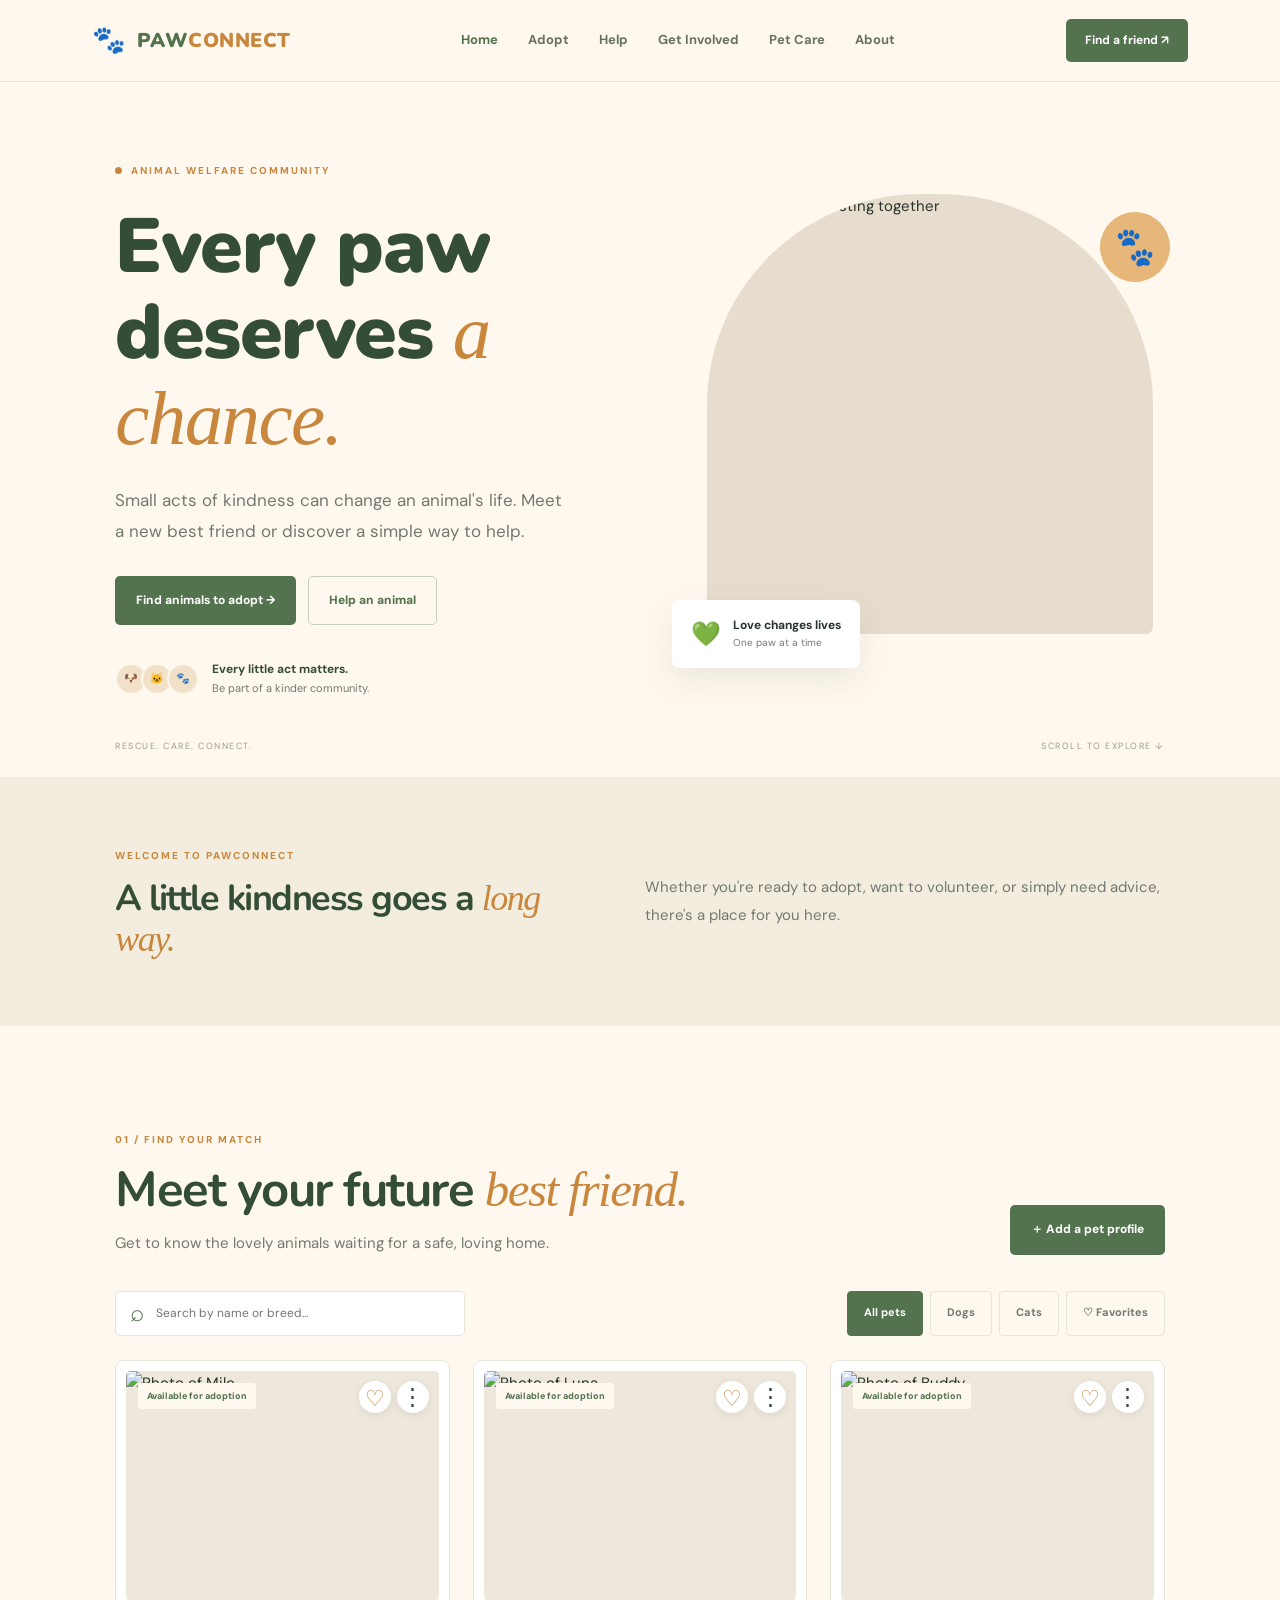
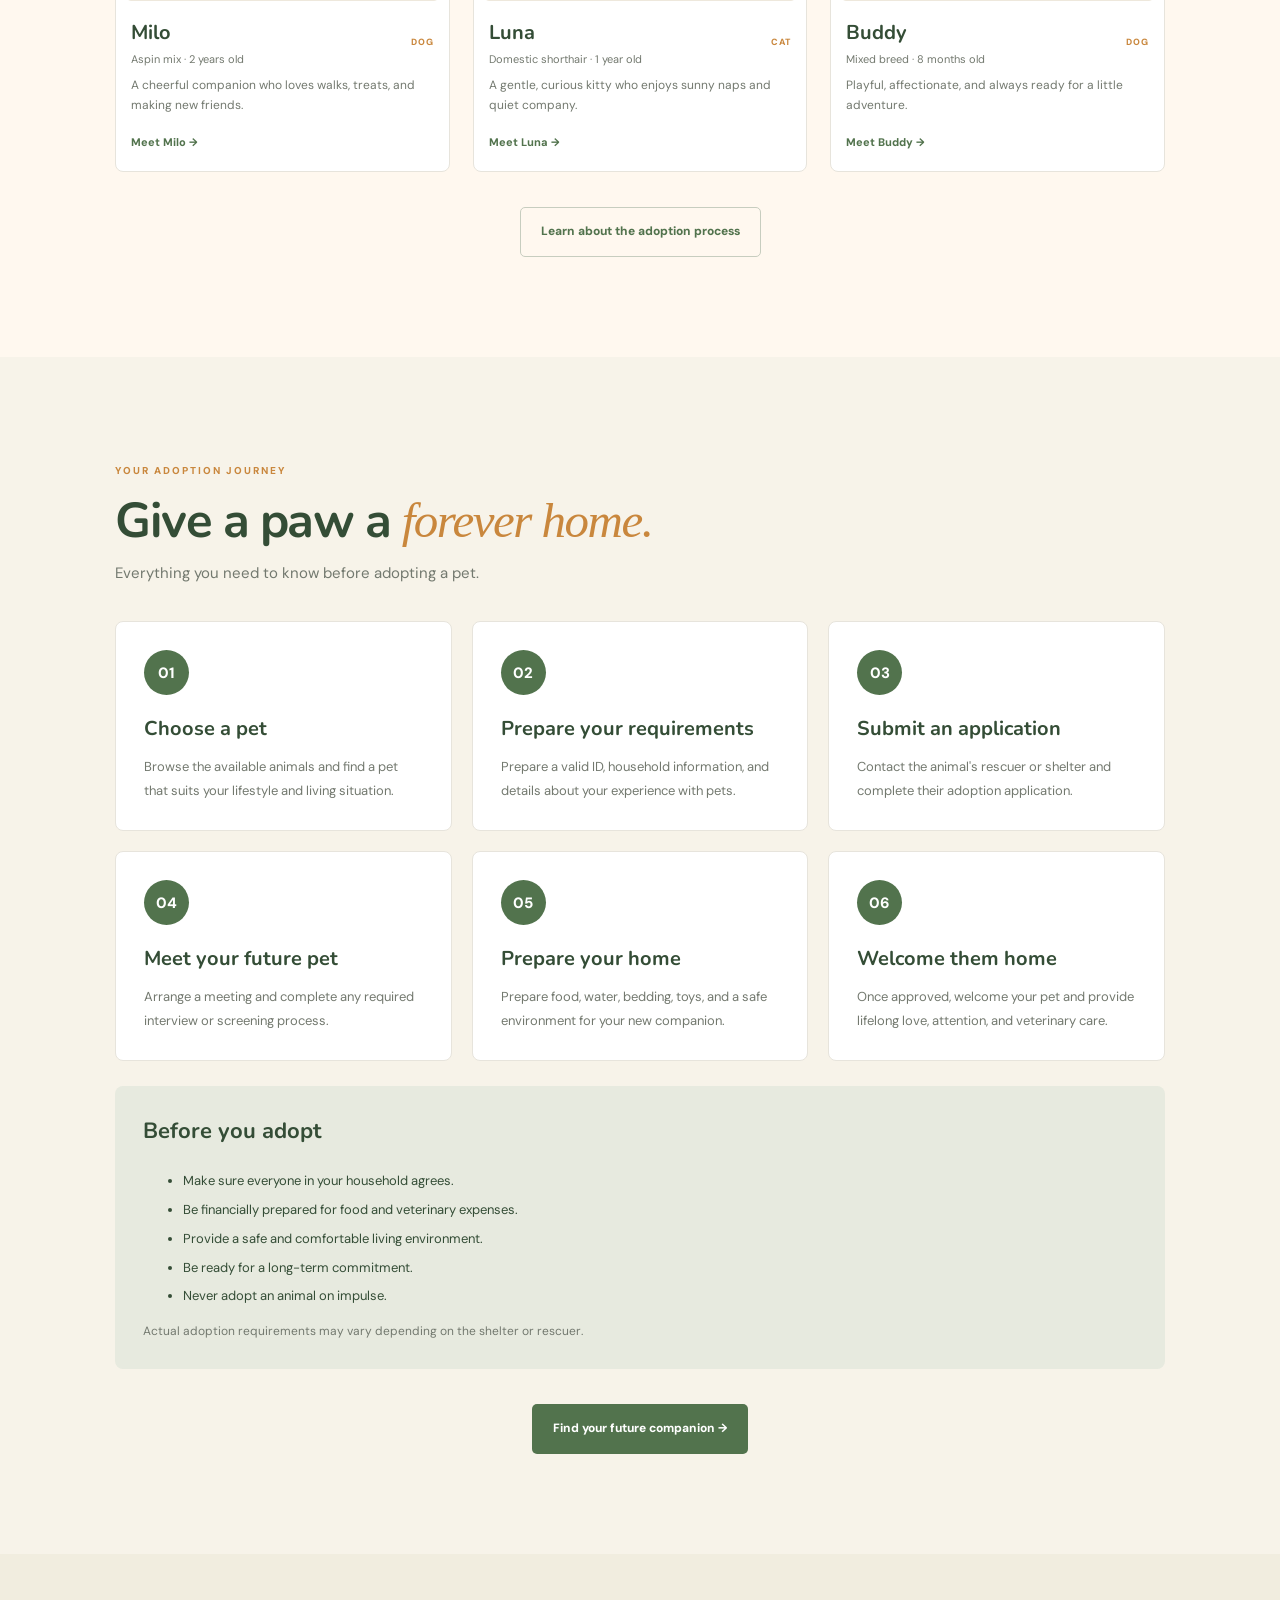
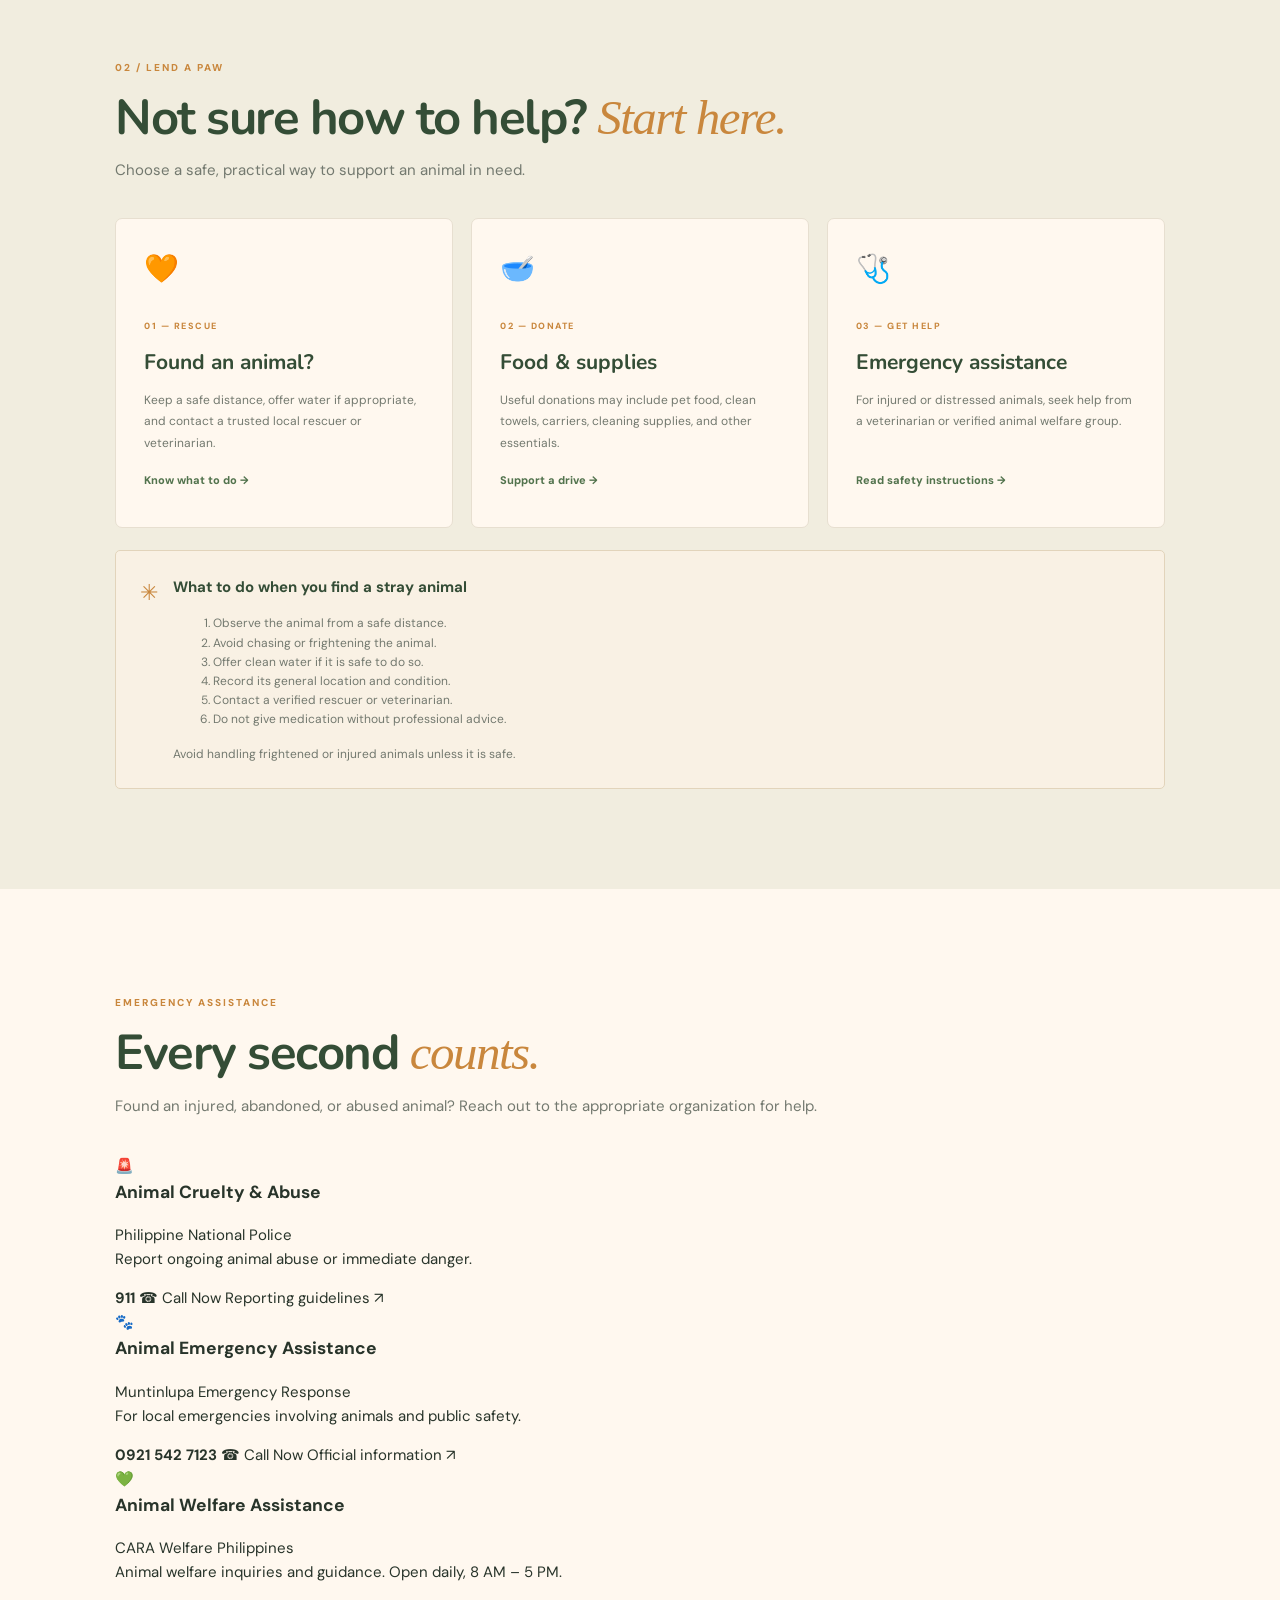
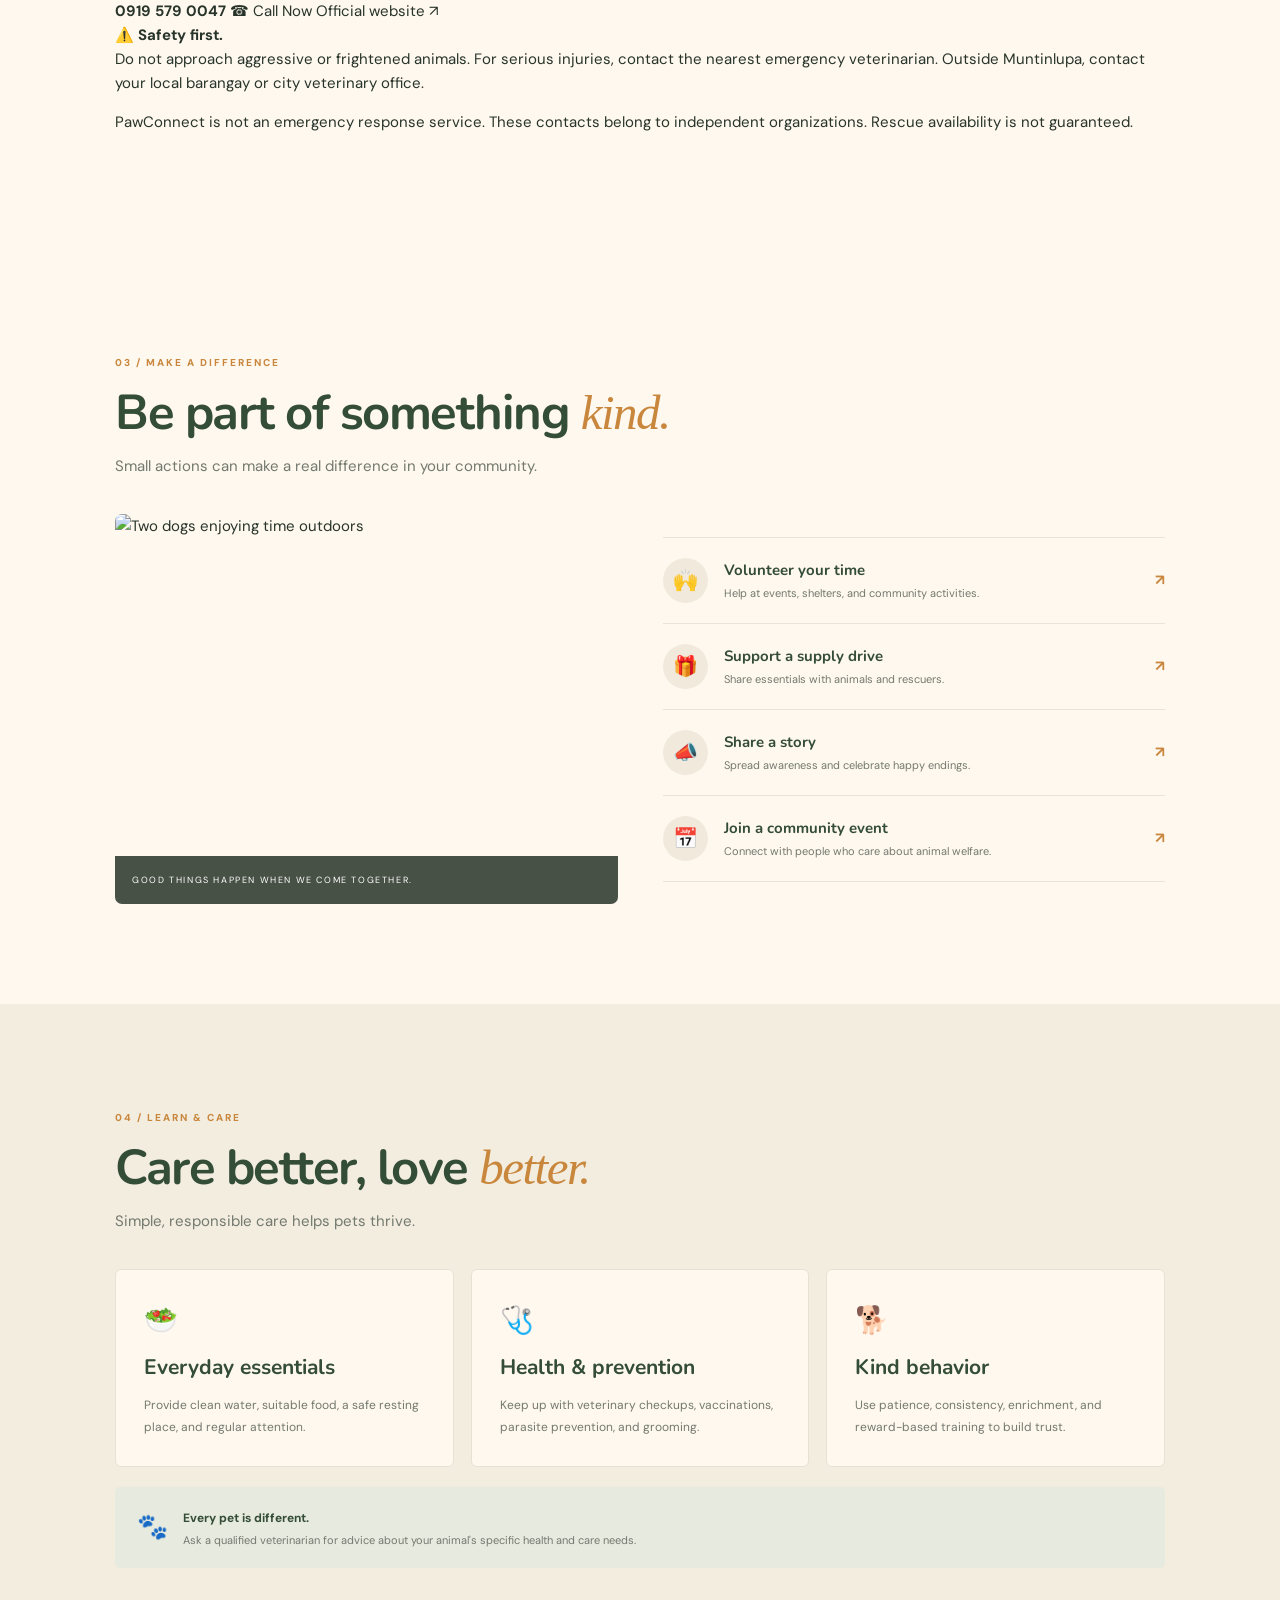
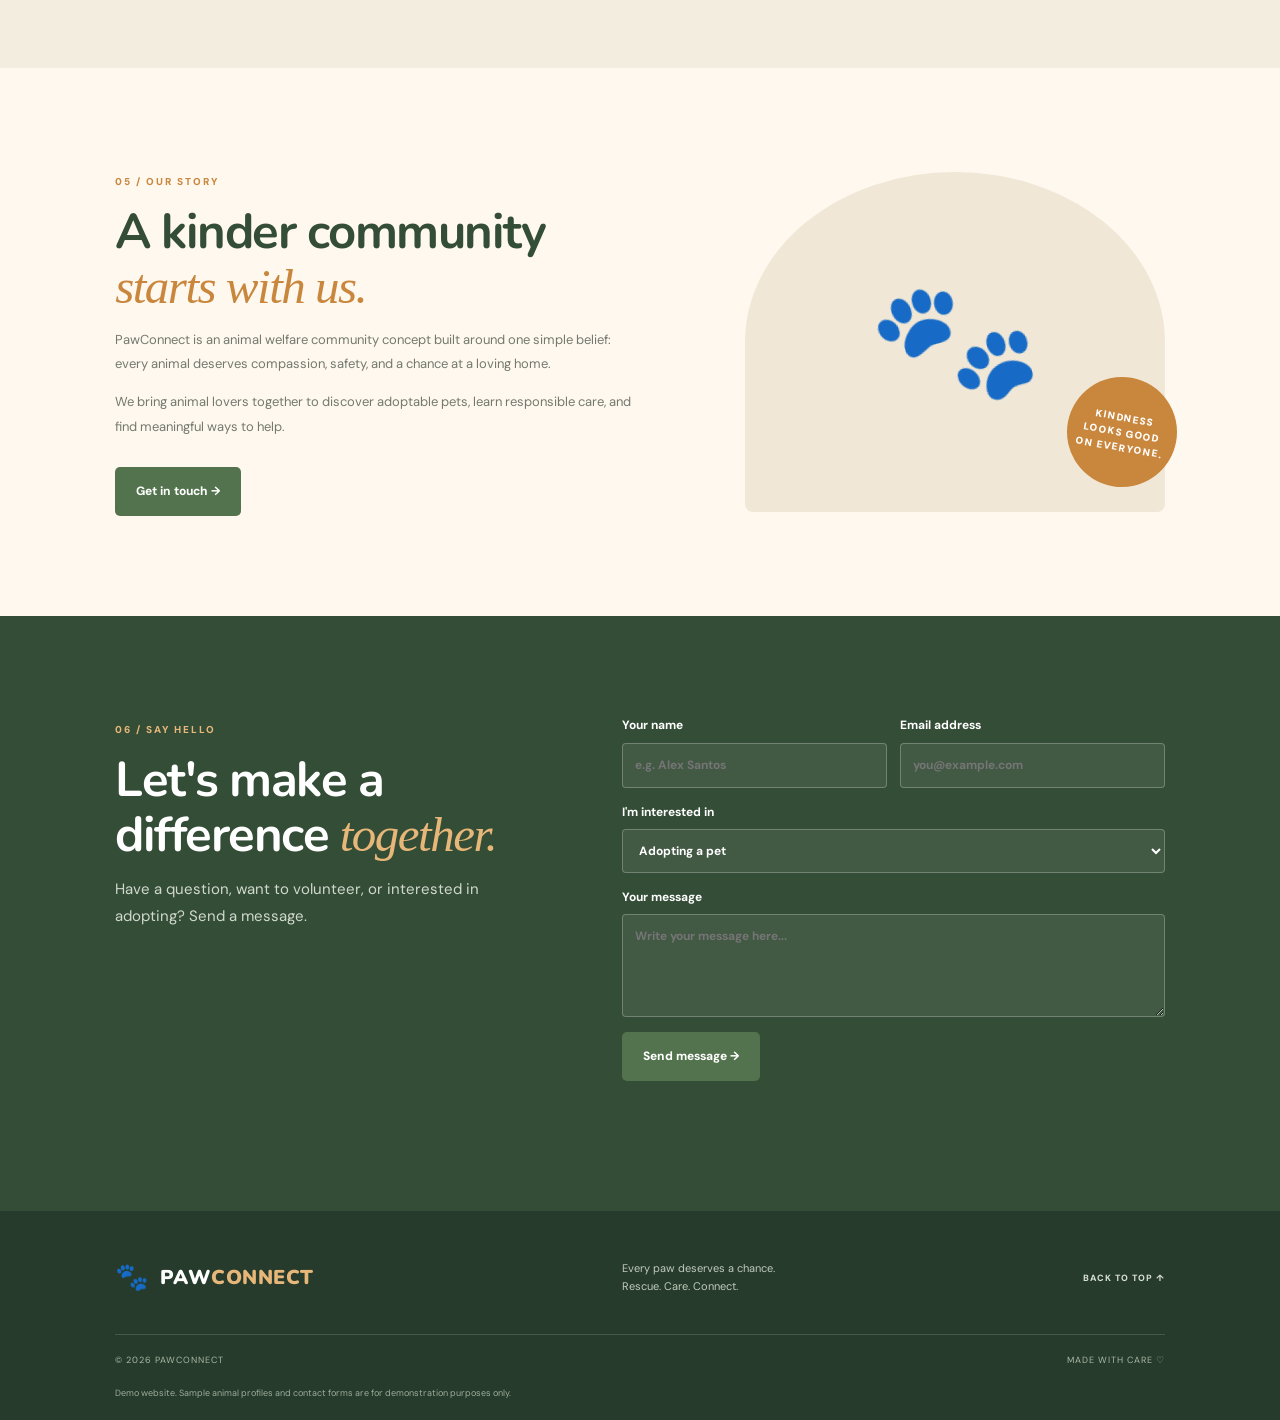
==== commit 1c62f586: "Update index.html" ====
--- a/index.html
+++ b/index.html
@@ -362,6 +362,97 @@
 
     </section>
 
+    <!-- ANIMAL EMERGENCY HOTLINES -->
+
+<section class="page-section hotline-section" id="hotline">
+
+  <div class="section-heading">
+    <div>
+      <span class="eyebrow">EMERGENCY ASSISTANCE</span>
+      <h2>Every second <em>counts.</em></h2>
+      <p>Found an injured, abandoned, or abused animal?
+        Reach out to the appropriate organization for help.</p>
+    </div>
+  </div>
+
+  <div class="hotline-grid">
+
+    <article class="hotline-card">
+      <div class="hotline-icon">🚨</div>
+      <h3>Animal Cruelty & Abuse</h3>
+      <span class="hotline-org">Philippine National Police</span>
+
+      <p>Report ongoing animal abuse or immediate danger.</p>
+
+      <strong class="hotline-number">911</strong>
+
+      <a href="tel:911" class="hotline-call">
+        ☎ Call Now
+      </a>
+
+      <a href="https://paws.org.ph/faq/"
+         class="hotline-source" target="_blank" rel="noopener">
+        Reporting guidelines ↗
+      </a>
+    </article>
+
+    <article class="hotline-card">
+      <div class="hotline-icon">🐾</div>
+      <h3>Animal Emergency Assistance</h3>
+      <span class="hotline-org">Muntinlupa Emergency Response</span>
+
+      <p>For local emergencies involving animals and public safety.</p>
+
+      <strong class="hotline-number">0921 542 7123</strong>
+
+      <a href="tel:+639215427123" class="hotline-call">
+        ☎ Call Now
+      </a>
+
+      <a href="https://muntinlupacity.gov.ph/dont-leave-your-fur-babies-behind/"
+         class="hotline-source" target="_blank" rel="noopener">
+        Official information ↗
+      </a>
+    </article>
+
+    <article class="hotline-card">
+      <div class="hotline-icon">💚</div>
+      <h3>Animal Welfare Assistance</h3>
+      <span class="hotline-org">CARA Welfare Philippines</span>
+
+      <p>Animal welfare inquiries and guidance.
+        Open daily, 8 AM – 5 PM.</p>
+
+      <strong class="hotline-number">0919 579 0047</strong>
+
+      <a href="tel:+639195790047" class="hotline-call">
+        ☎ Call Now
+      </a>
+
+      <a href="https://www.caraphil.org/contact-us/"
+         class="hotline-source" target="_blank" rel="noopener">
+        Official website ↗
+      </a>
+    </article>
+
+  </div>
+
+  <div class="hotline-warning">
+    <strong>⚠️ Safety first.</strong>
+    <p>Do not approach aggressive or frightened animals.
+      For serious injuries, contact the nearest emergency
+      veterinarian. Outside Muntinlupa, contact your local
+      barangay or city veterinary office.</p>
+  </div>
+
+  <p class="hotline-disclaimer">
+    PawConnect is not an emergency response service.
+    These contacts belong to independent organizations.
+    Rescue availability is not guaranteed.
+  </p>
+
+</section>
+
     <!-- GET INVOLVED -->
 
     <section class="page-section involved-section" id="involved">
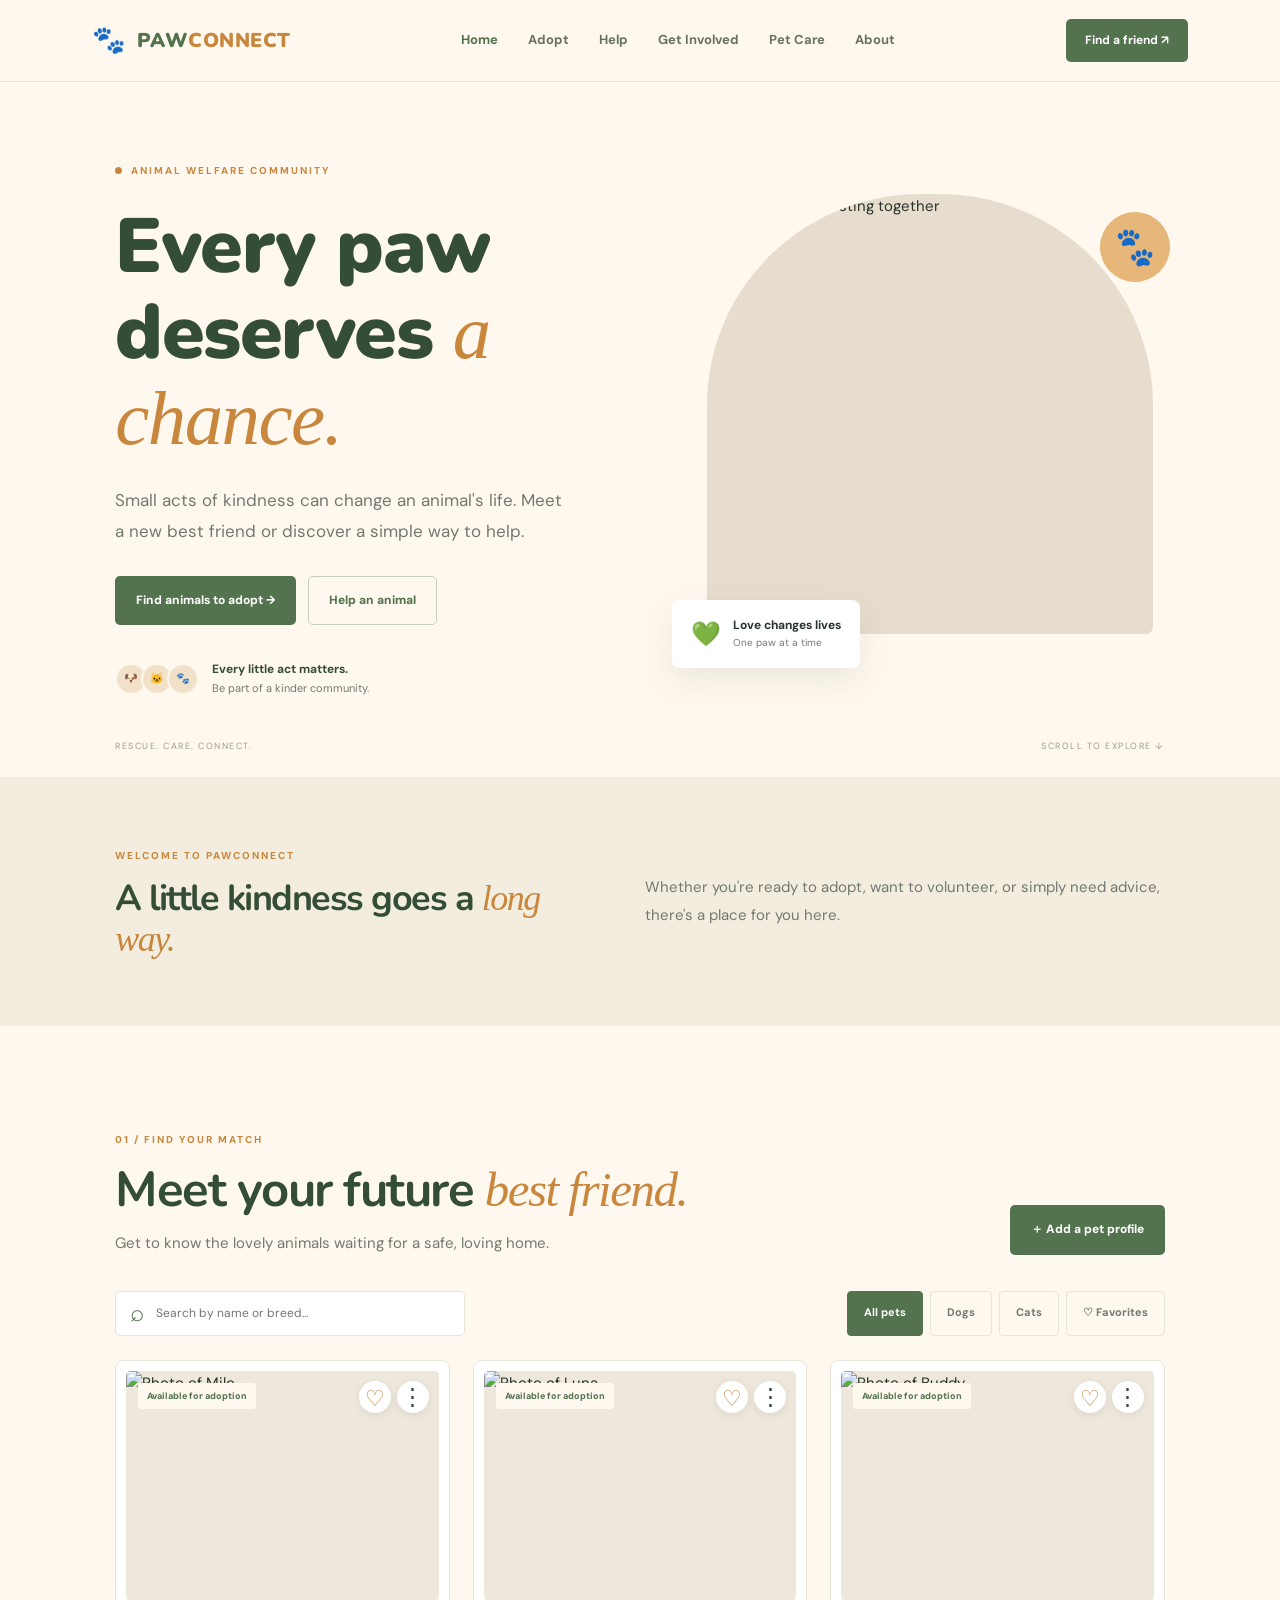
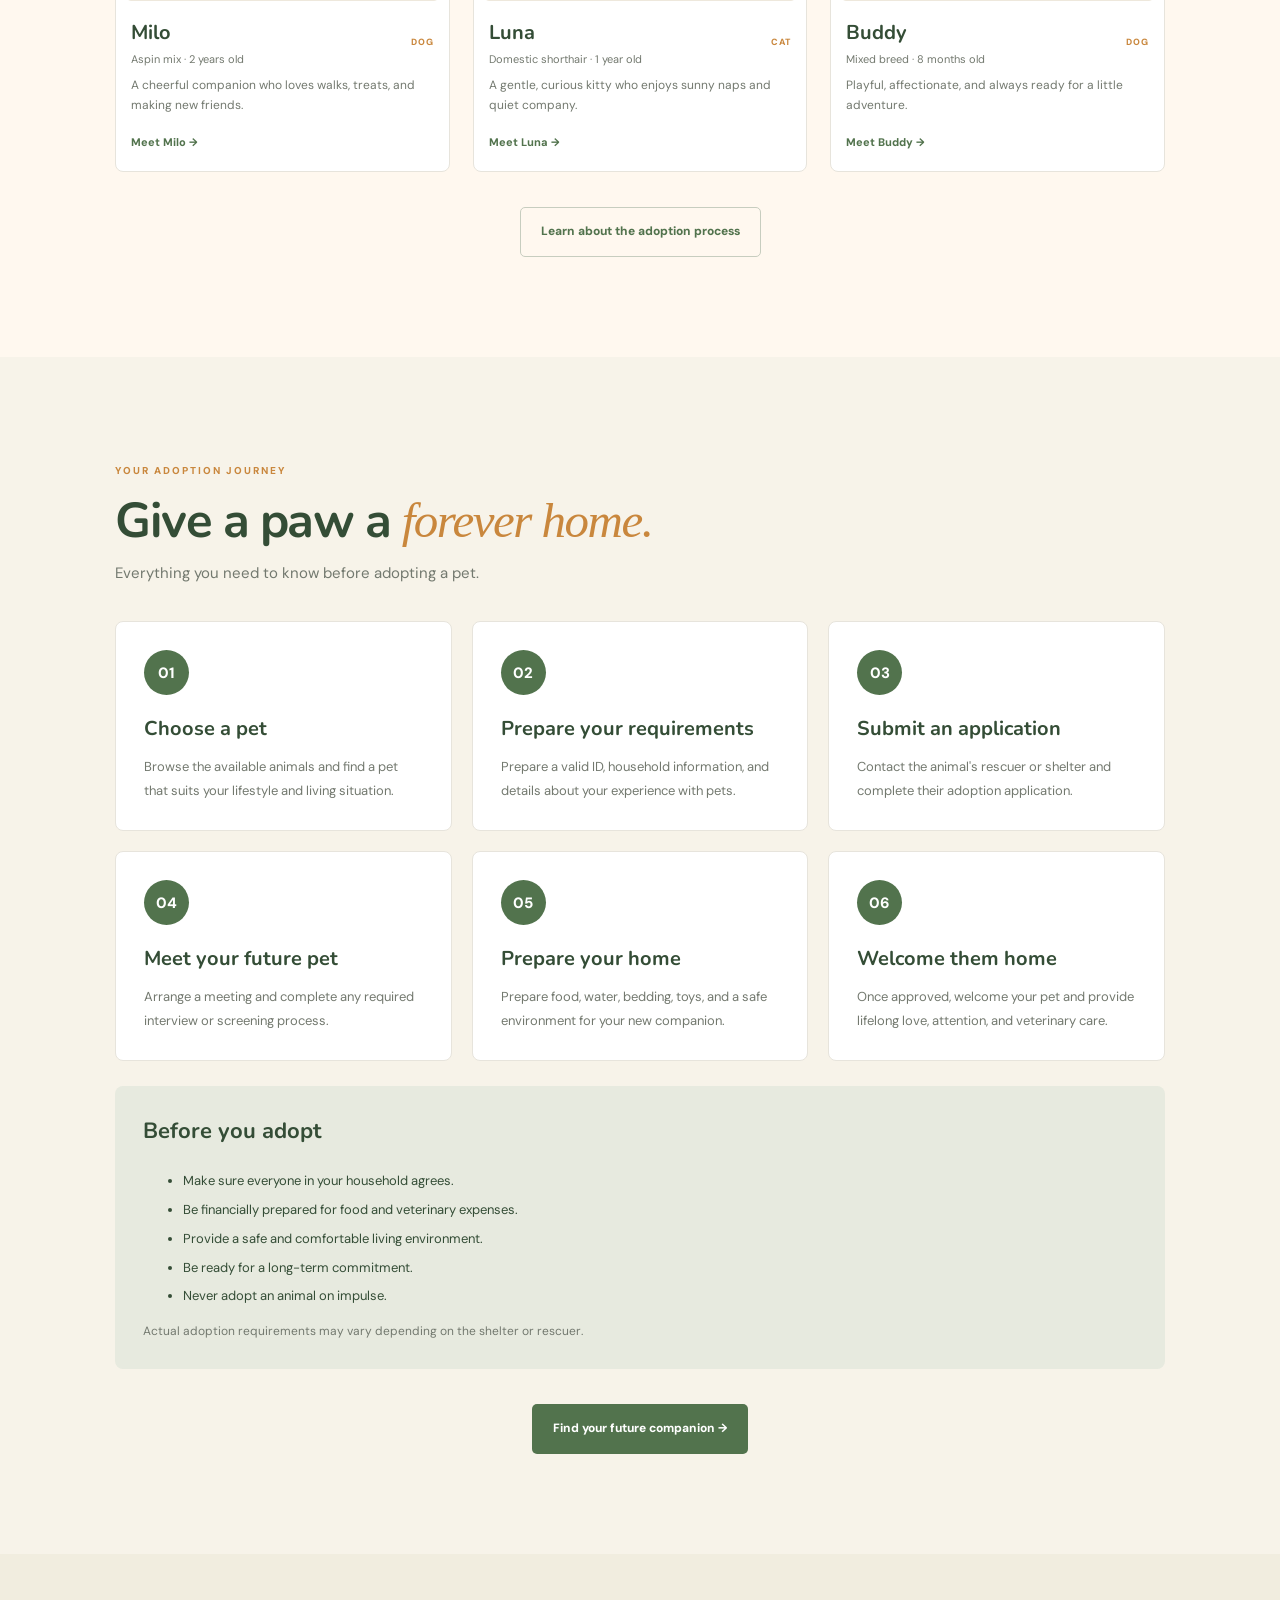
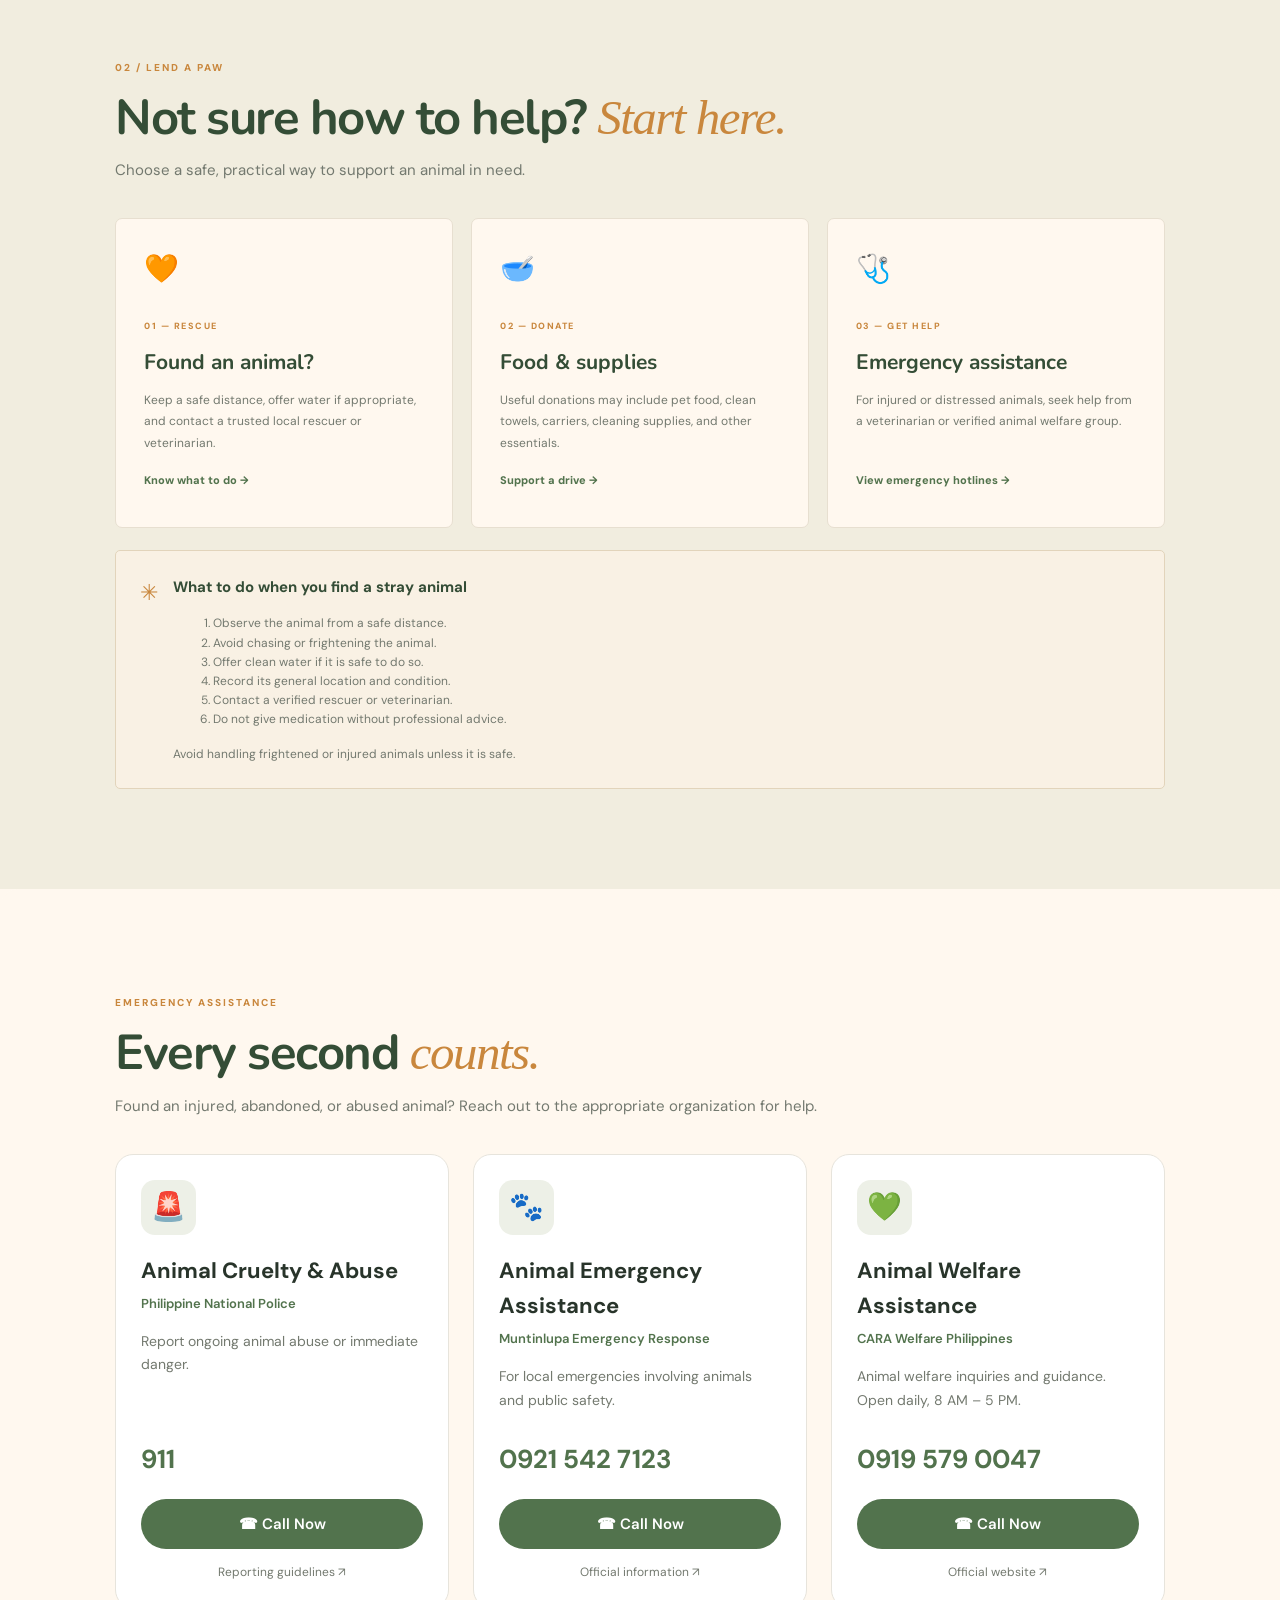
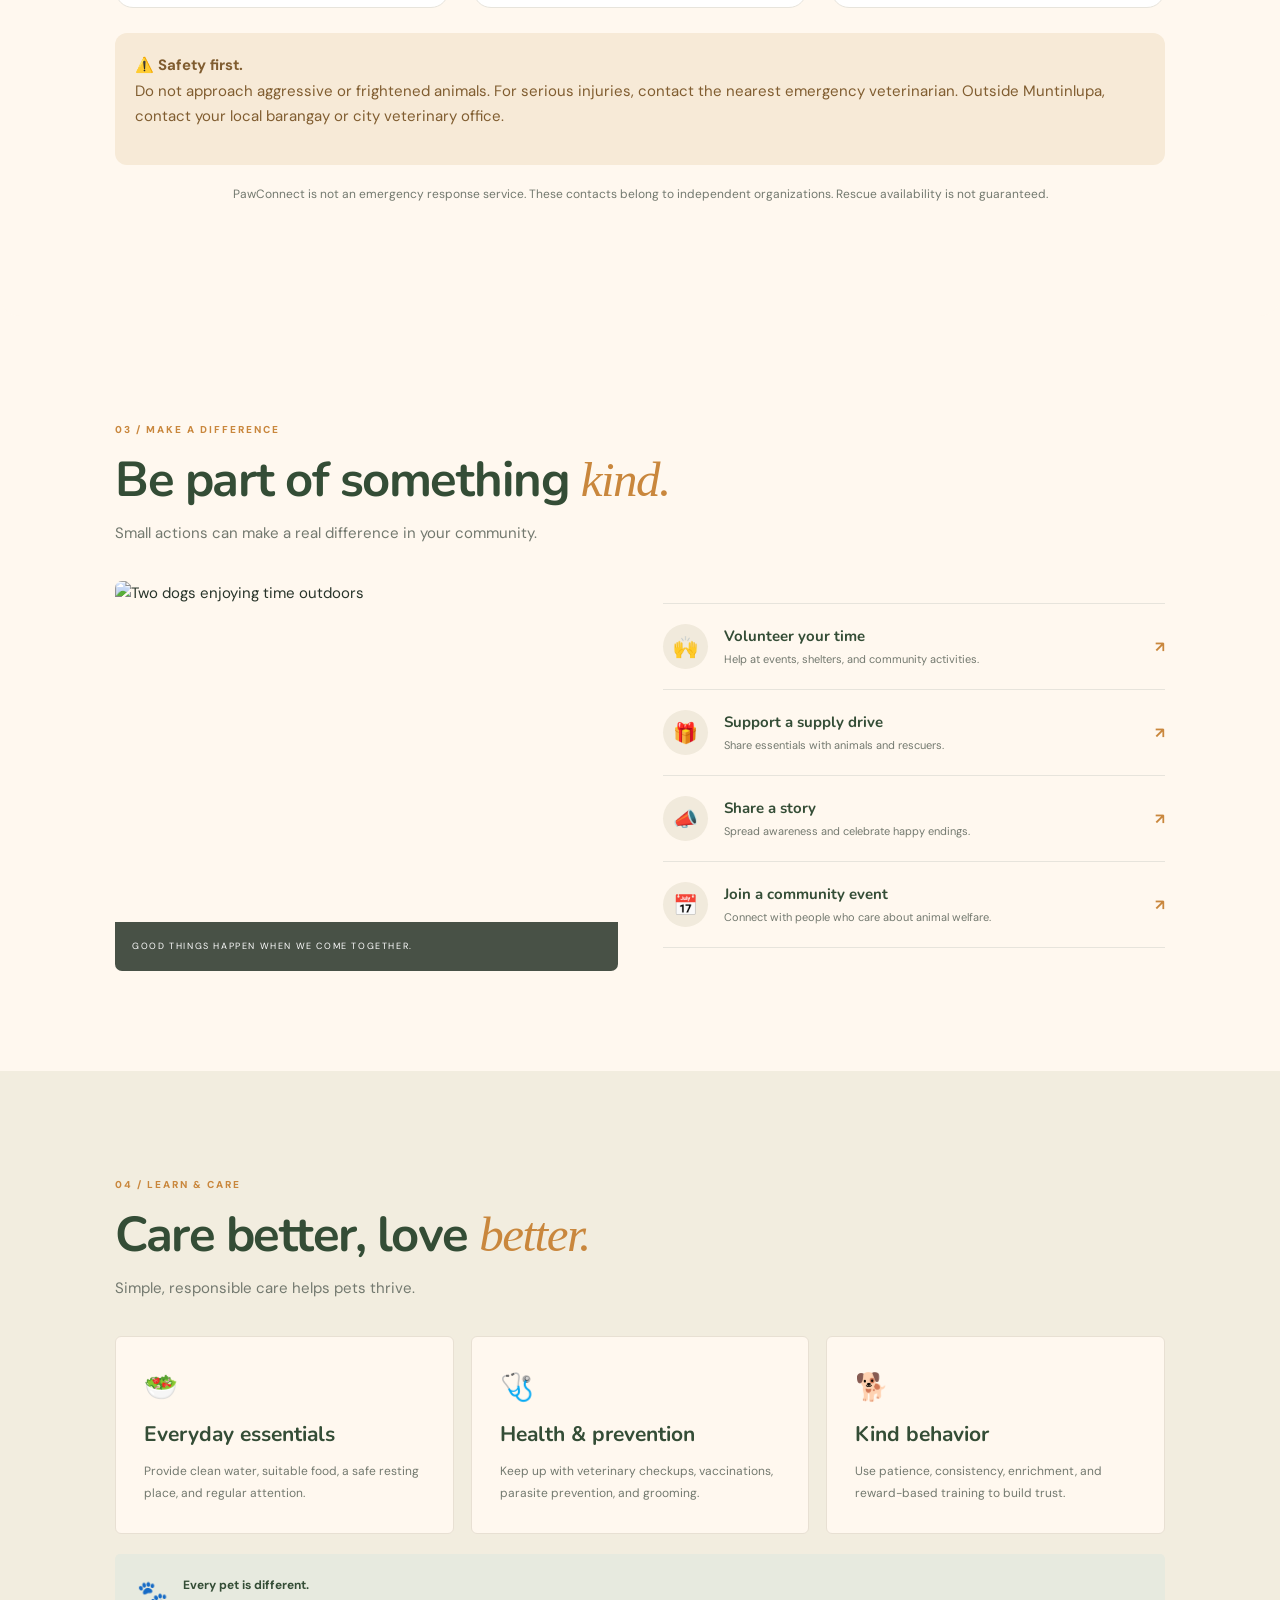
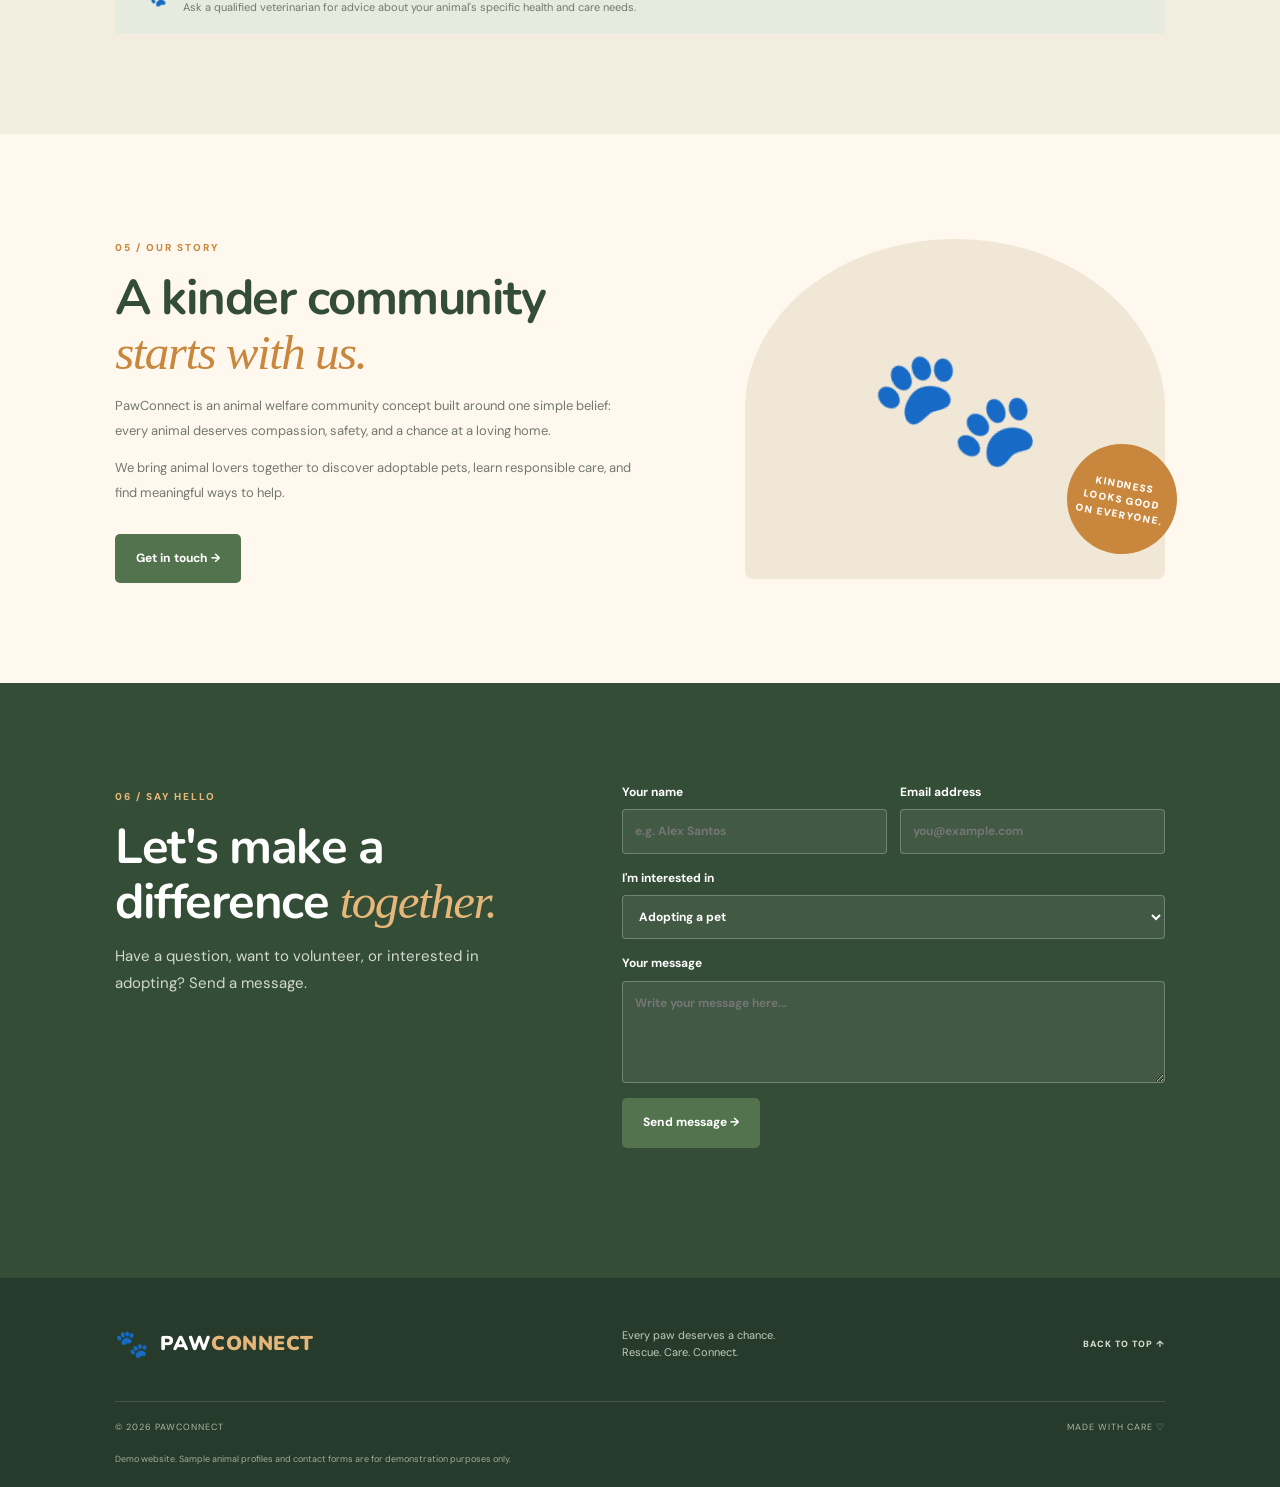
==== commit 89303cba: "Update index.html" ====
--- a/index.html
+++ b/index.html
@@ -330,8 +330,8 @@
             a veterinarian or verified animal welfare group.
           </p>
 
-          <a href="#rescue-guide" class="text-link">
-            Read safety instructions →
+          <a href="#hotline" class="text-link">
+  View emergency hotlines →
           </a>
         </article>
 
--- a/style.css
+++ b/style.css
@@ -1644,3 +1644,127 @@
   }
 
 }
+
+/* ANIMAL EMERGENCY HOTLINES */
+
+.hotline-section {
+  background: #FFF8EF;
+  border-radius: 20px;
+  scroll-margin-top: 100px;
+}
+
+.hotline-grid {
+  display: grid;
+  grid-template-columns: repeat(3, minmax(0, 1fr));
+  gap: 24px;
+  margin-top: 30px;
+}
+
+.hotline-card {
+  display: flex;
+  flex-direction: column;
+  background: #ffffff;
+  border: 1px solid #e7e4dc;
+  border-radius: 18px;
+  padding: 25px;
+  transition: transform 0.3s, box-shadow 0.3s;
+}
+
+.hotline-card:hover {
+  transform: translateY(-5px);
+  box-shadow: 0 10px 25px rgba(0, 0, 0, 0.08);
+}
+
+.hotline-icon {
+  display: flex;
+  align-items: center;
+  justify-content: center;
+  width: 55px;
+  height: 55px;
+  background: #edf0e7;
+  border-radius: 14px;
+  font-size: 28px;
+  margin-bottom: 18px;
+}
+
+.hotline-card h3 {
+  color: #28342a;
+  font-size: 22px;
+  margin-bottom: 6px;
+}
+
+.hotline-org {
+  color: #52734D;
+  font-size: 13px;
+  font-weight: 600;
+}
+
+.hotline-card p {
+  color: #73796f;
+  font-size: 14px;
+  line-height: 1.7;
+  margin: 15px 0;
+  flex-grow: 1;
+}
+
+.hotline-number {
+  display: block;
+  color: #52734D;
+  font-size: 26px;
+  margin: 12px 0 18px;
+}
+
+.hotline-call {
+  display: block;
+  background: #52734D;
+  color: white;
+  padding: 13px 18px;
+  border-radius: 30px;
+  text-align: center;
+  text-decoration: none;
+  font-weight: 600;
+  transition: background 0.3s;
+}
+
+.hotline-call:hover {
+  background: #344d36;
+  color: white;
+}
+
+.hotline-source {
+  display: block;
+  text-align: center;
+  font-size: 12px;
+  color: #73796f;
+  margin-top: 14px;
+}
+
+.hotline-warning {
+  background: #f7ead7;
+  color: #805d30;
+  border-radius: 12px;
+  padding: 20px;
+  margin-top: 25px;
+  line-height: 1.7;
+}
+
+.hotline-disclaimer {
+  font-size: 12px;
+  color: #73796f;
+  text-align: center;
+  margin-top: 20px;
+}
+
+/* RESPONSIVE HOTLINE SECTION */
+
+@media (max-width: 1050px) {
+  .hotline-grid {
+    grid-template-columns: repeat(2, minmax(0, 1fr));
+  }
+}
+
+@media (max-width: 700px) {
+  .hotline-grid {
+    grid-template-columns: 1fr;
+  }
+}
